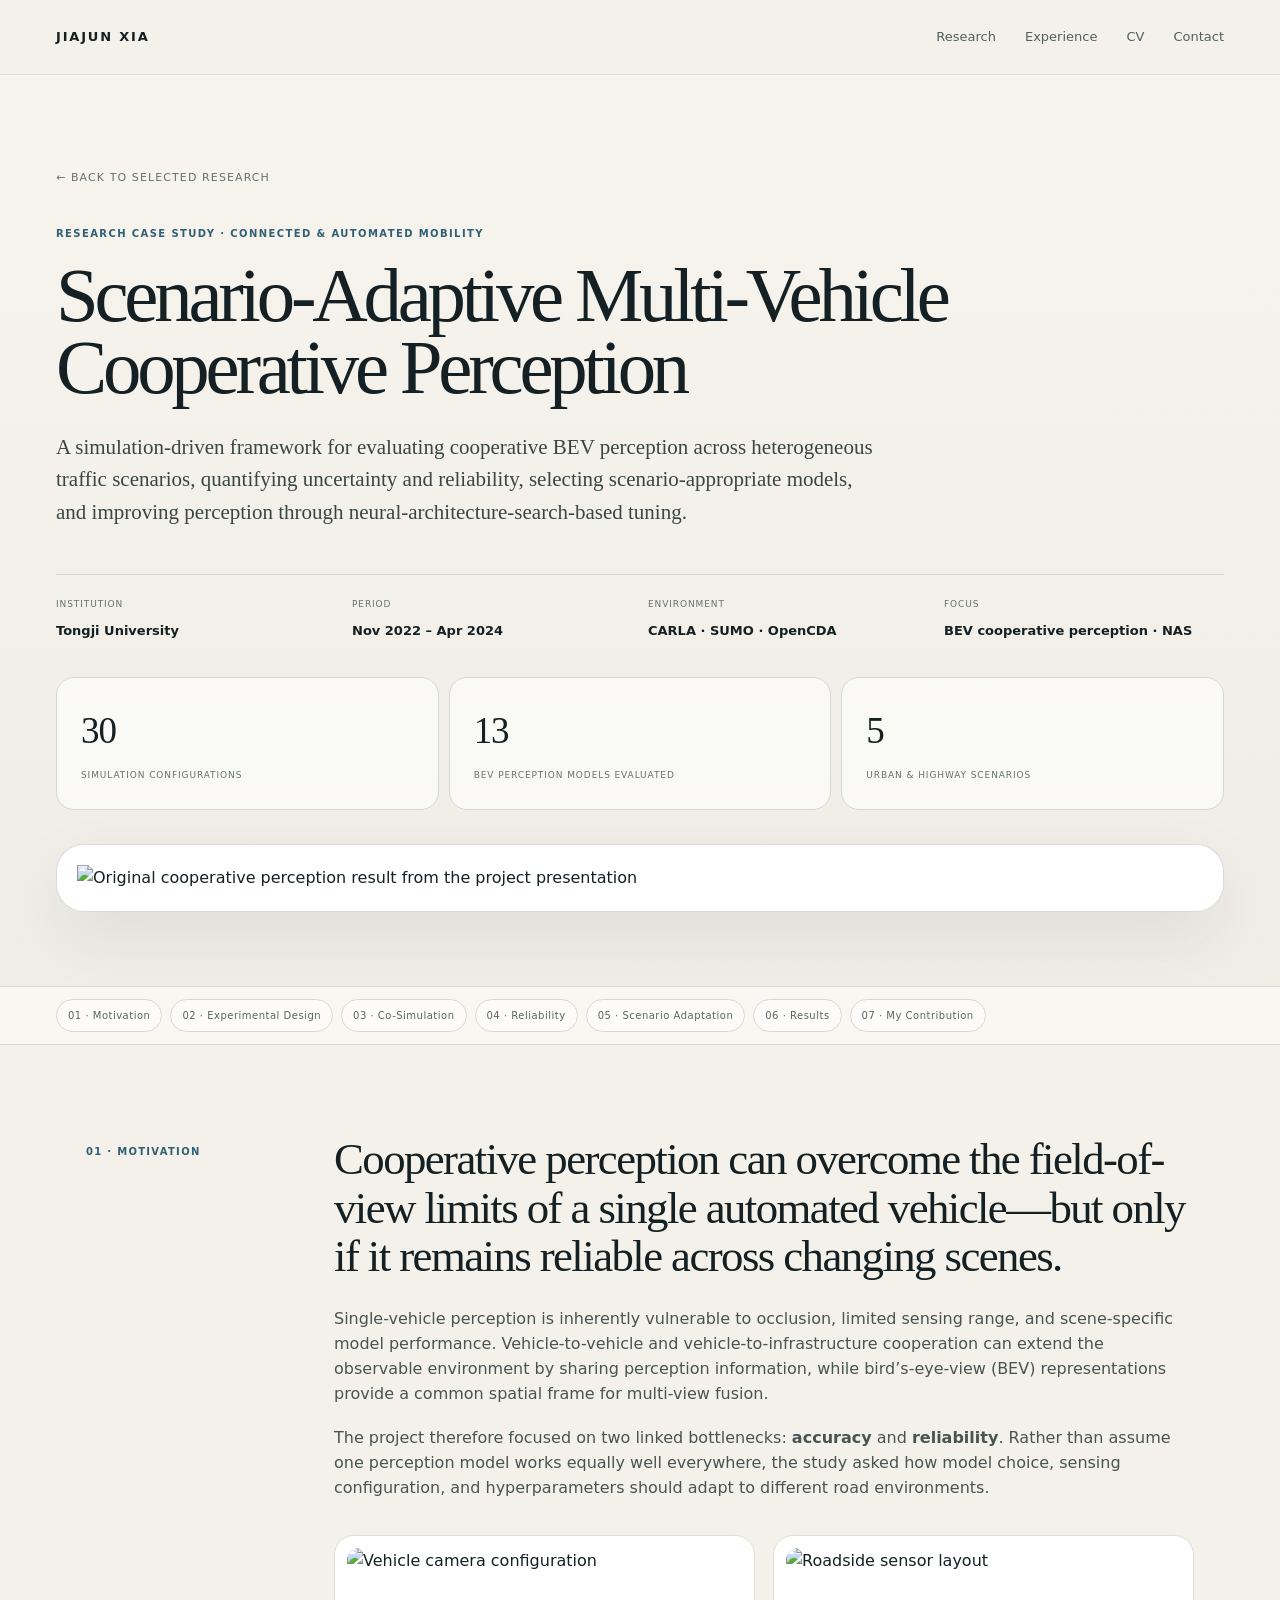
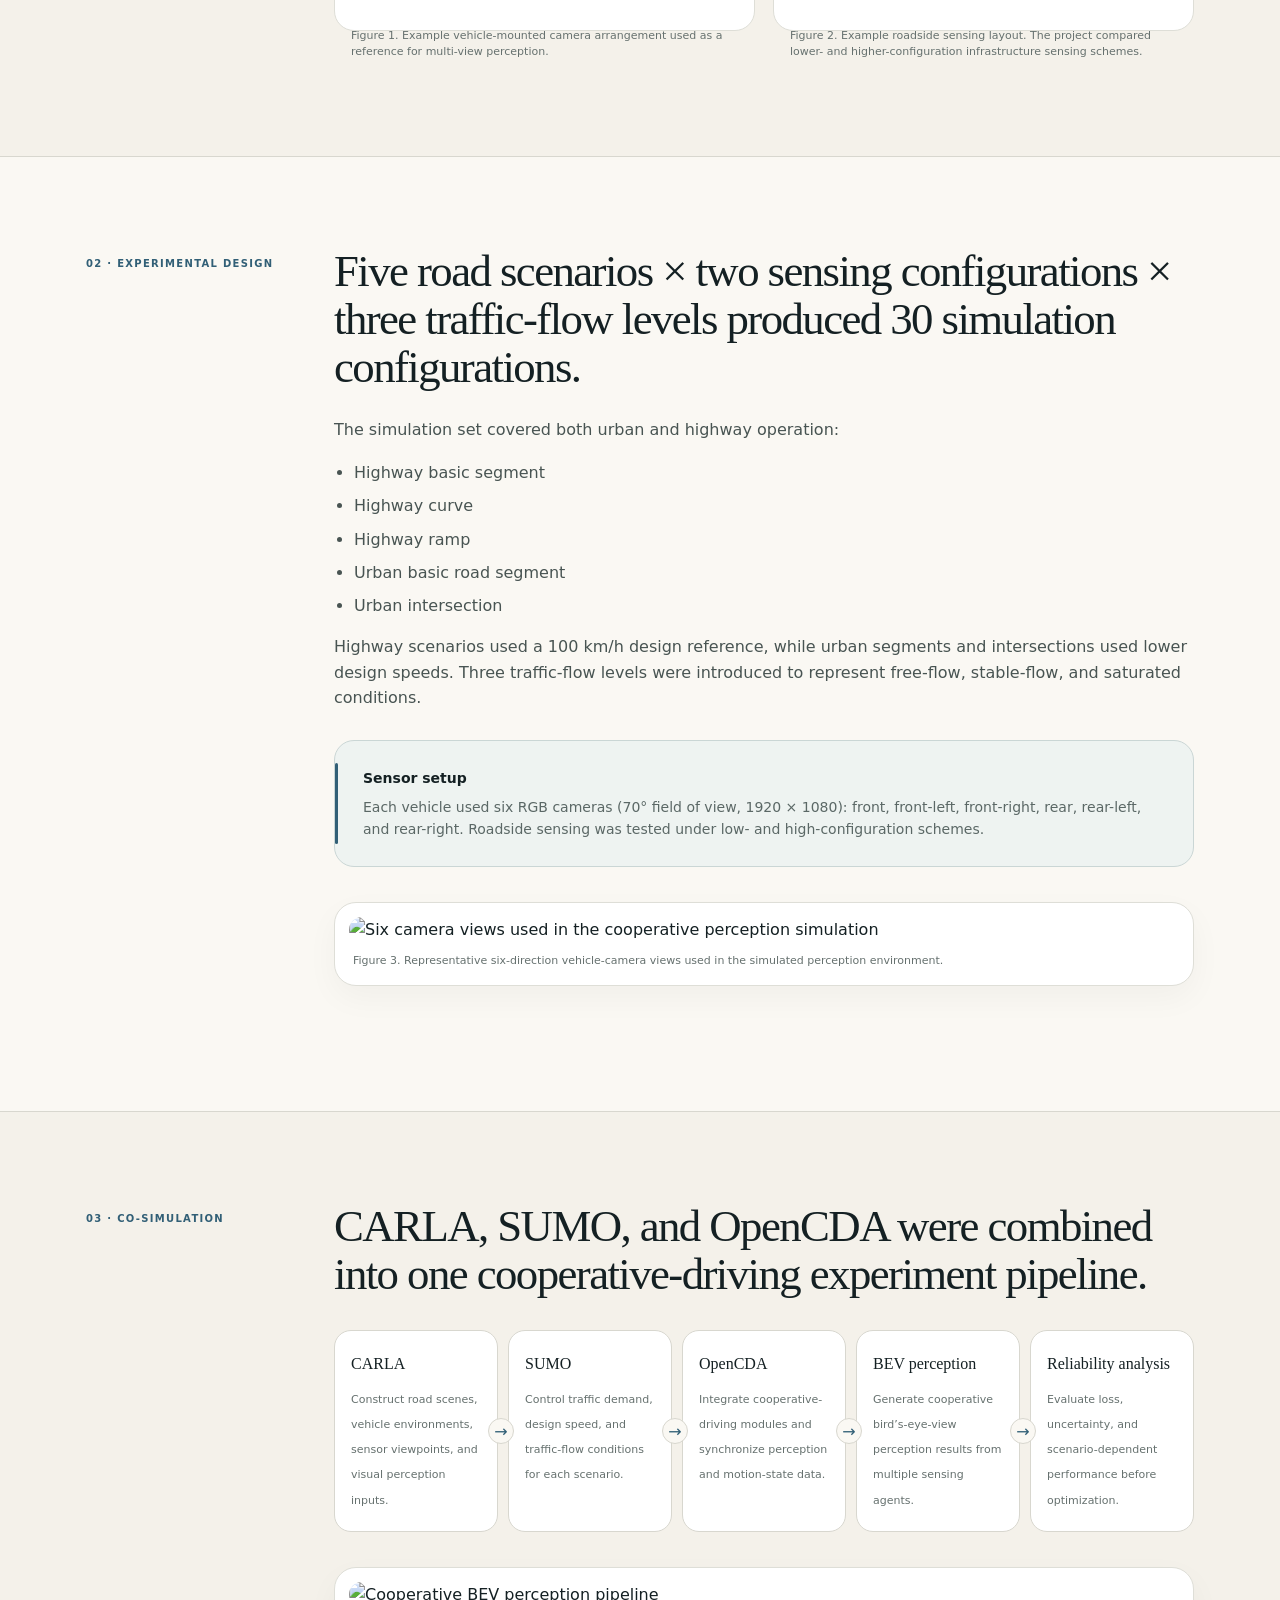
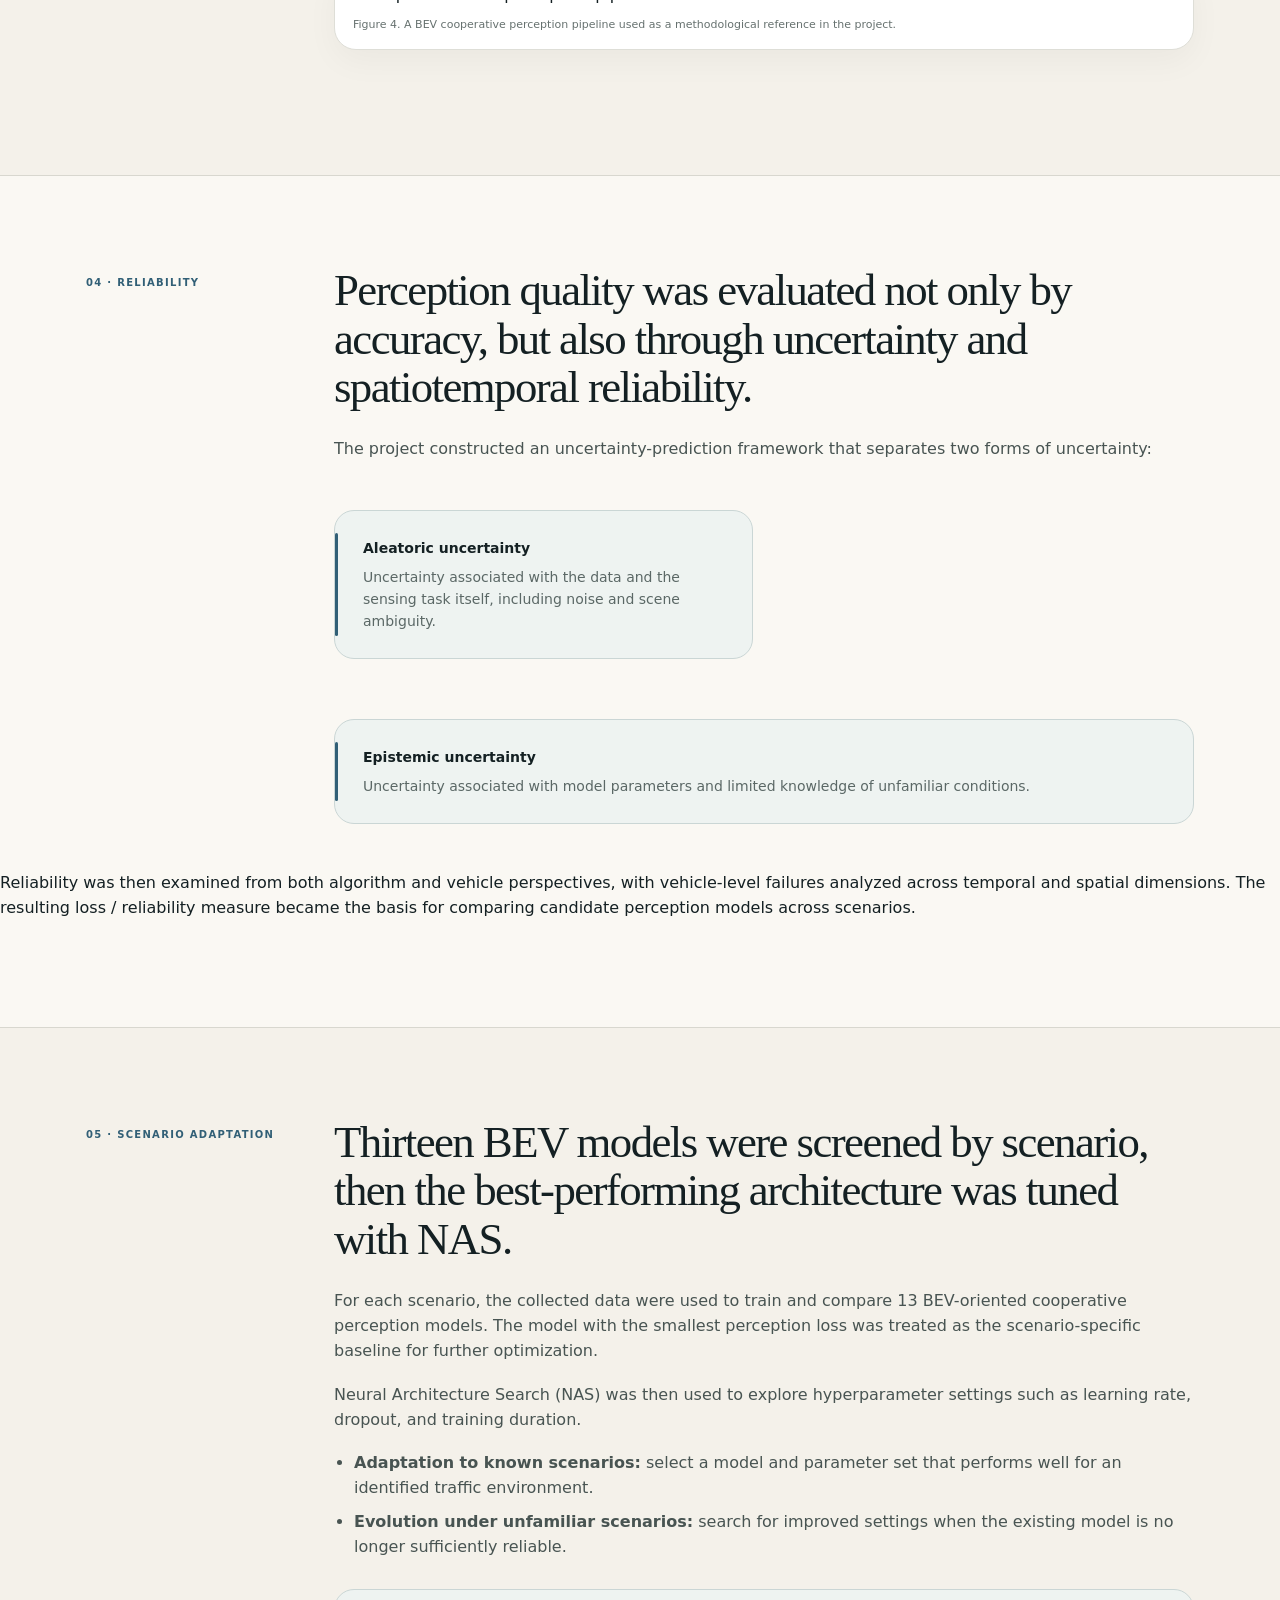
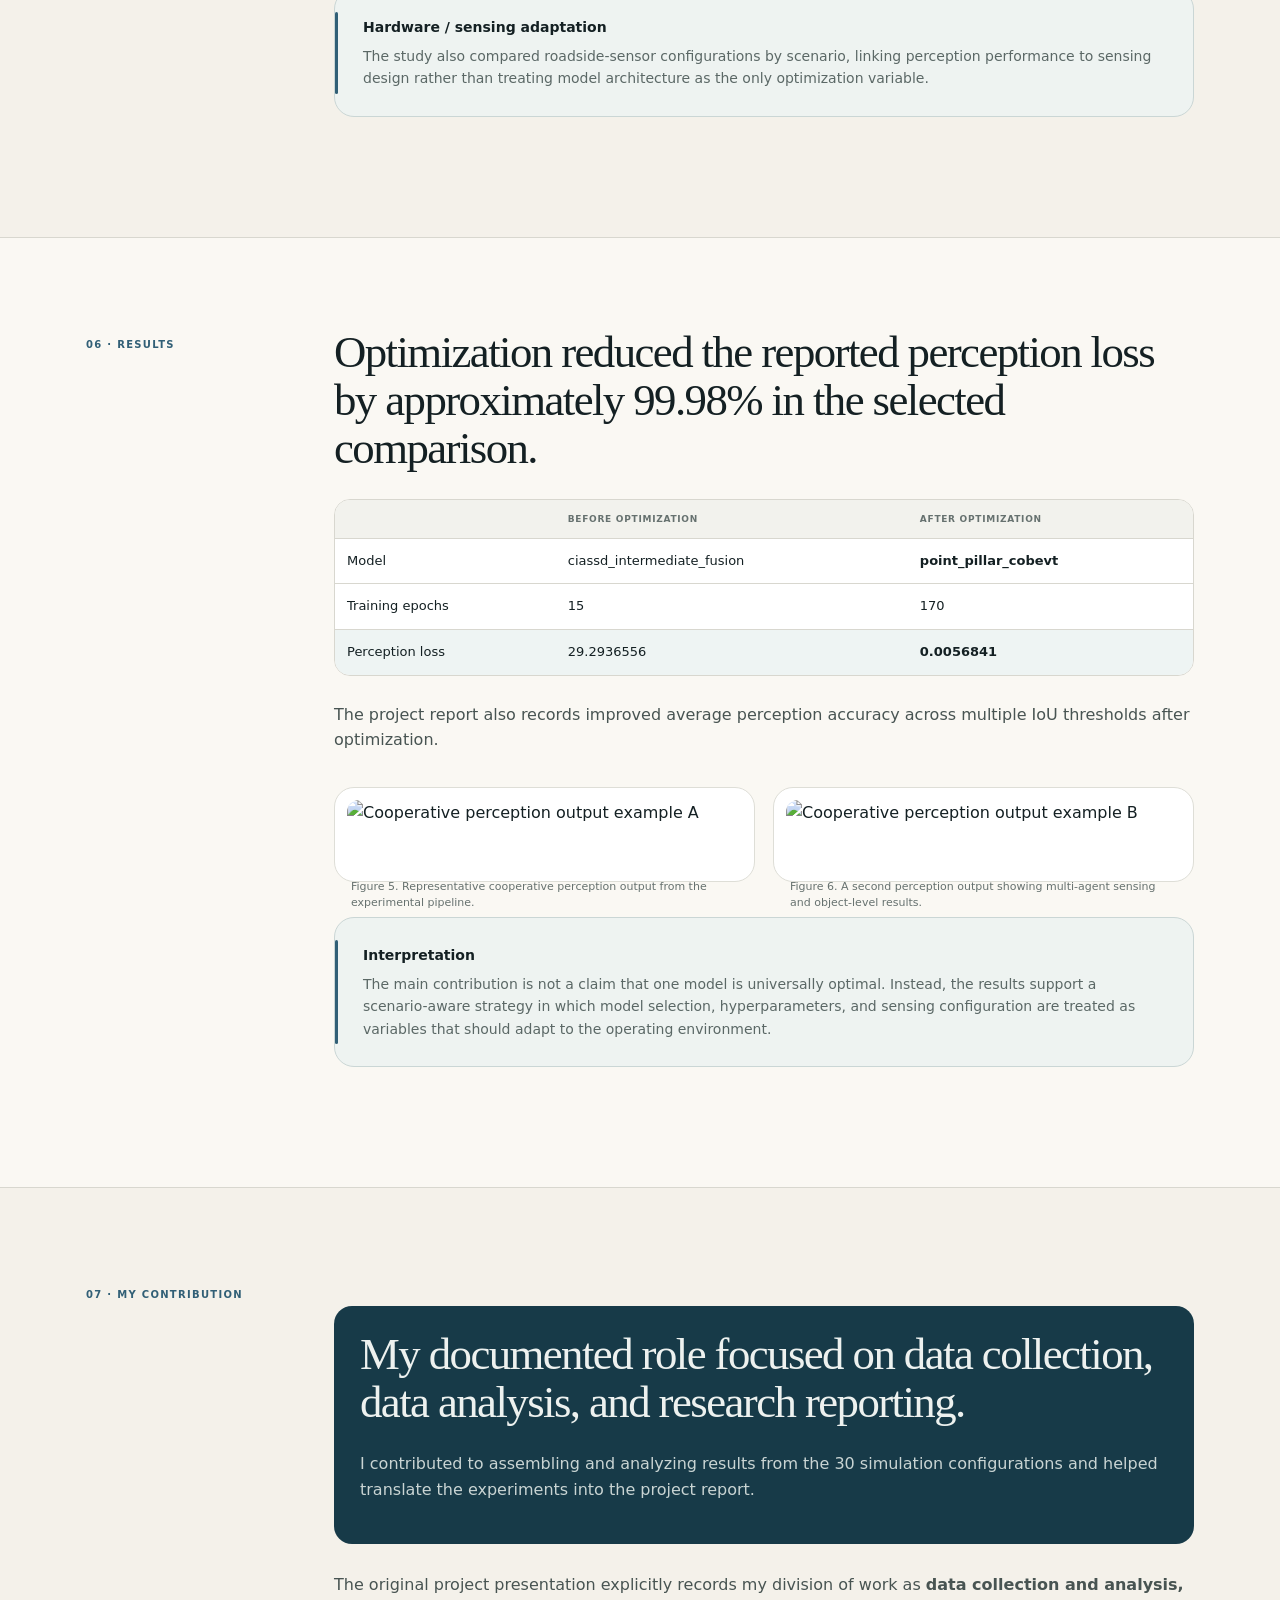
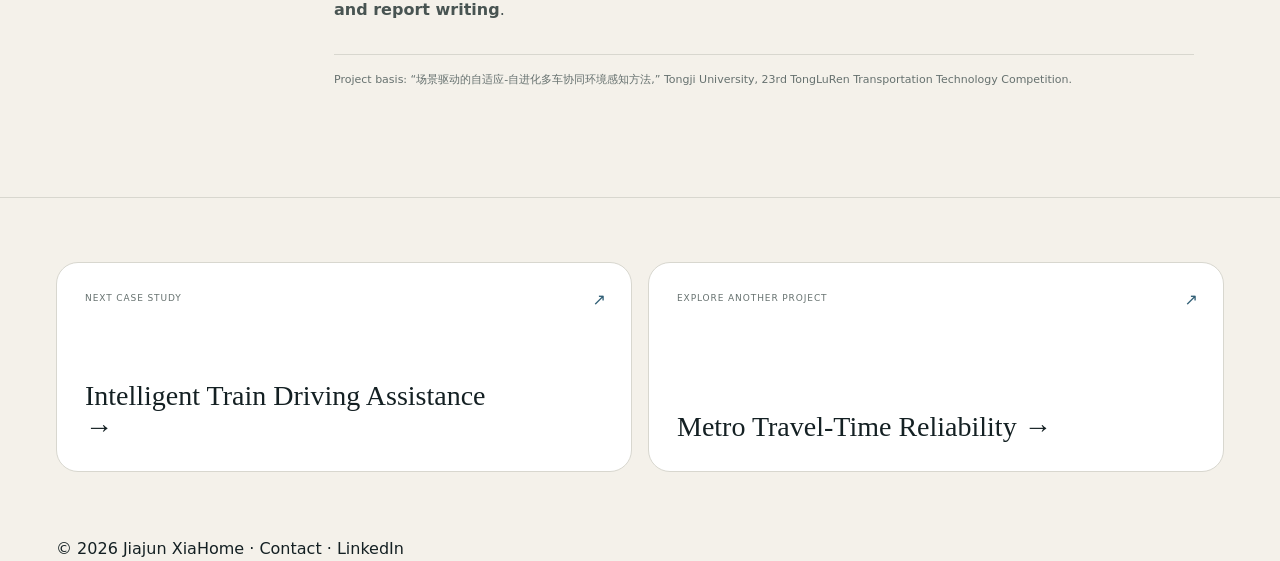
==== research/cooperative-perception.html @ 3de171d0 "Add cooperative perception research case study" ====
<!DOCTYPE html>
<html lang="en"><head><meta charset="utf-8"/><meta content="width=device-width,initial-scale=1" name="viewport"/><title>Scenario-Adaptive Cooperative Perception | Jiajun Xia</title><meta content="A research case study on scenario-adaptive multi-vehicle cooperative perception using CARLA, SUMO, OpenCDA, BEV models, uncertainty analysis, and NAS-based optimization." name="description"/><link href="../styles.css" rel="stylesheet"/></head><body class="case-page">
<nav><div class="wrap nav-inner"><a class="brand" href="../index.html">JIAJUN XIA</a><div class="nav-links"><a href="../index.html#research">Research</a><a href="../index.html#experience">Experience</a><a href="../resume_Jiajun_Xia.pdf">CV</a><a href="../index.html#contact">Contact</a></div></div></nav>
<main><header class="case-hero"><div class="wrap"><a class="case-back" href="../index.html#research">← Back to selected research</a><div class="kicker">Research Case Study · Connected &amp; Automated Mobility</div><h1 class="case-title">Scenario-Adaptive Multi-Vehicle Cooperative Perception</h1><p class="case-summary">A simulation-driven framework for evaluating cooperative BEV perception across heterogeneous traffic scenarios, quantifying uncertainty and reliability, selecting scenario-appropriate models, and improving perception through neural-architecture-search-based tuning.</p><div class="case-meta"><div class="meta-item"><small>Institution</small><strong>Tongji University</strong></div><div class="meta-item"><small>Period</small><strong>Nov 2022 – Apr 2024</strong></div><div class="meta-item"><small>Environment</small><strong>CARLA · SUMO · OpenCDA</strong></div><div class="meta-item"><small>Focus</small><strong>BEV cooperative perception · NAS</strong></div></div><div class="metric-band"><div class="metric-large"><strong>30</strong><span>Simulation configurations</span></div><div class="metric-large"><strong>13</strong><span>BEV perception models evaluated</span></div><div class="metric-large"><strong>5</strong><span>Urban &amp; highway scenarios</span></div></div><div class="case-cover"><img alt="Original cooperative perception result from the project presentation" src="../assets/cooperative/perception-a.png"/></div></div></header>
<div class="case-jump"><div class="wrap case-jump-inner"><a href="#motivation">01 · Motivation</a><a href="#experimental-design">02 · Experimental Design</a><a href="#co-simulation">03 · Co-Simulation</a><a href="#reliability">04 · Reliability</a><a href="#scenario-adaptation">05 · Scenario Adaptation</a><a href="#results">06 · Results</a><a href="#my-contribution">07 · My Contribution</a></div></div>
<section class="case-section" id="motivation"><div class="wrap case-grid"><div class="section-label">01 · Motivation</div><div class="case-body"><h2>Cooperative perception can overcome the field-of-view limits of a single automated vehicle—but only if it remains reliable across changing scenes.</h2><p>Single-vehicle perception is inherently vulnerable to occlusion, limited sensing range, and scene-specific model performance. Vehicle-to-vehicle and vehicle-to-infrastructure cooperation can extend the observable environment by sharing perception information, while bird’s-eye-view (BEV) representations provide a common spatial frame for multi-view fusion.</p><p>The project therefore focused on two linked bottlenecks: <strong>accuracy</strong> and <strong>reliability</strong>. Rather than assume one perception model works equally well everywhere, the study asked how model choice, sensing configuration, and hyperparameters should adapt to different road environments.</p><div class="figure-grid"><figure><img alt="Vehicle camera configuration" src="../assets/cooperative/vehicle-camera-layout.png"/><figcaption>Figure 1. Example vehicle-mounted camera arrangement used as a reference for multi-view perception.</figcaption></figure><figure><img alt="Roadside sensor layout" src="../assets/cooperative/roadside-sensor-layout.png"/><figcaption>Figure 2. Example roadside sensing layout. The project compared lower- and higher-configuration infrastructure sensing schemes.</figcaption></figure></div></div></div></section>
<section class="case-section" id="experimental-design"><div class="wrap case-grid"><div class="section-label">02 · Experimental Design</div><div class="case-body"><h2>Five road scenarios × two sensing configurations × three traffic-flow levels produced 30 simulation configurations.</h2><p>The simulation set covered both urban and highway operation:</p><ul><li>Highway basic segment</li><li>Highway curve</li><li>Highway ramp</li><li>Urban basic road segment</li><li>Urban intersection</li></ul><p>Highway scenarios used a 100 km/h design reference, while urban segments and intersections used lower design speeds. Three traffic-flow levels were introduced to represent free-flow, stable-flow, and saturated conditions.</p><div class="callout"><strong>Sensor setup</strong><p>Each vehicle used six RGB cameras (70° field of view, 1920 × 1080): front, front-left, front-right, rear, rear-left, and rear-right. Roadside sensing was tested under low- and high-configuration schemes.</p></div><figure class="figure"><img alt="Six camera views used in the cooperative perception simulation" src="../assets/cooperative/camera-views.png"/><figcaption>Figure 3. Representative six-direction vehicle-camera views used in the simulated perception environment.</figcaption></figure></div></div></section>
<section class="case-section" id="co-simulation"><div class="wrap case-grid"><div class="section-label">03 · Co-Simulation</div><div class="case-body"><h2>CARLA, SUMO, and OpenCDA were combined into one cooperative-driving experiment pipeline.</h2><div class="flow"><div class="flow-step"><b>CARLA</b><span>Construct road scenes, vehicle environments, sensor viewpoints, and visual perception inputs.</span></div><div class="flow-step"><b>SUMO</b><span>Control traffic demand, design speed, and traffic-flow conditions for each scenario.</span></div><div class="flow-step"><b>OpenCDA</b><span>Integrate cooperative-driving modules and synchronize perception and motion-state data.</span></div><div class="flow-step"><b>BEV perception</b><span>Generate cooperative bird’s-eye-view perception results from multiple sensing agents.</span></div><div class="flow-step"><b>Reliability analysis</b><span>Evaluate loss, uncertainty, and scenario-dependent performance before optimization.</span></div></div><figure class="figure"><img alt="Cooperative BEV perception pipeline" src="../assets/cooperative/bev-pipeline.png"/><figcaption>Figure 4. A BEV cooperative perception pipeline used as a methodological reference in the project.</figcaption></figure></div></div></section>
<section class="case-section" id="reliability"><div class="wrap case-grid"><div class="section-label">04 · Reliability</div><div class="case-body"><h2>Perception quality was evaluated not only by accuracy, but also through uncertainty and spatiotemporal reliability.</h2><p>The project constructed an uncertainty-prediction framework that separates two forms of uncertainty:</p><div class="two-col"><div class="callout"><strong>Aleatoric uncertainty</strong><p>Uncertainty associated with the data and the sensing task itself, including noise and scene ambiguity.</p></div></div><div class="callout"><strong>Epistemic uncertainty</strong><p>Uncertainty associated with model parameters and limited knowledge of unfamiliar conditions.</p></div></div></div><p>Reliability was then examined from both algorithm and vehicle perspectives, with vehicle-level failures analyzed across temporal and spatial dimensions. The resulting loss / reliability measure became the basis for comparing candidate perception models across scenarios.</p></div></div></section>
<section class="case-section" id="scenario-adaptation"><div class="wrap case-grid"><div class="section-label">05 · Scenario Adaptation</div><div class="case-body"><h2>Thirteen BEV models were screened by scenario, then the best-performing architecture was tuned with NAS.</h2><p>For each scenario, the collected data were used to train and compare 13 BEV-oriented cooperative perception models. The model with the smallest perception loss was treated as the scenario-specific baseline for further optimization.</p><p>Neural Architecture Search (NAS) was then used to explore hyperparameter settings such as learning rate, dropout, and training duration.</p><ul><li><strong>Adaptation to known scenarios:</strong> select a model and parameter set that performs well for an identified traffic environment.</li><li><strong>Evolution under unfamiliar scenarios:</strong> search for improved settings when the existing model is no longer sufficiently reliable.</li></ul><div class="callout"><strong>Hardware / sensing adaptation</strong><p>The study also compared roadside-sensor configurations by scenario, linking perception performance to sensing design rather than treating model architecture as the only optimization variable.</p></div></div></div></section>
<section class="case-section" id="results"><div class="wrap case-grid"><div class="section-label">06 · Results</div><div class="case-body"><h2>Optimization reduced the reported perception loss by approximately 99.98% in the selected comparison.</h2><table class="stat-table"><thead><tr><th></th><th>Before optimization</th><th>After optimization</th></tr></thead><tbody><tr><td>Model</td><td>ciassd_intermediate_fusion</td><td><strong>point_pillar_cobevt</strong></td></tr><tr><td>Training epochs</td><td>15</td><td>170</td></tr><tr class="highlight-row"><td>Perception loss</td><td>29.2936556</td><td><strong>0.0056841</strong></td></tr></tbody></table><p>The project report also records improved average perception accuracy across multiple IoU thresholds after optimization.</p><div class="figure-grid"><figure><img alt="Cooperative perception output example A" src="../assets/cooperative/perception-a.png"/><figcaption>Figure 5. Representative cooperative perception output from the experimental pipeline.</figcaption></figure><figure><img alt="Cooperative perception output example B" src="../assets/cooperative/perception-b.png"/><figcaption>Figure 6. A second perception output showing multi-agent sensing and object-level results.</figcaption></figure></div><div class="callout"><strong>Interpretation</strong><p>The main contribution is not a claim that one model is universally optimal. Instead, the results support a scenario-aware strategy in which model selection, hyperparameters, and sensing configuration are treated as variables that should adapt to the operating environment.</p></div></div></div></section>
<section class="case-section" id="my-contribution"><div class="wrap case-grid"><div class="section-label">07 · My Contribution</div><div class="case-body"><div class="role-card"><h2>My documented role focused on data collection, data analysis, and research reporting.</h2><p>I contributed to assembling and analyzing results from the 30 simulation configurations and helped translate the experiments into the project report.</p></div><p>The original project presentation explicitly records my division of work as <strong>data collection and analysis, and report writing</strong>.</p><p class="source-note">Project basis: “场景驱动的自适应-自进化多车协同环境感知方法,” Tongji University, 23rd TongLuRen Transportation Technology Competition.</p></div></div></section>
<div class="wrap case-next"><a class="next-card" href="train-driving.html"><small>Next case study</small><strong>Intelligent Train Driving Assistance →</strong></a><a class="next-card" href="metro-reliability.html"><small>Explore another project</small><strong>Metro Travel-Time Reliability →</strong></a></div></main><footer><div class="wrap footer"><span>© 2026 Jiajun Xia</span><span><a href="../index.html">Home</a> · <a href="../index.html#contact">Contact</a> · <a href="https://www.linkedin.com/in/jiajun-xia-87ab18298/" rel="noopener noreferrer" target="_blank">LinkedIn</a></span></div></footer></body></html>
---- styles.css ----
@import url('styles-1.css');
@import url('styles-2.css');
@import url('styles-3.css');
@import url('styles-4.css');
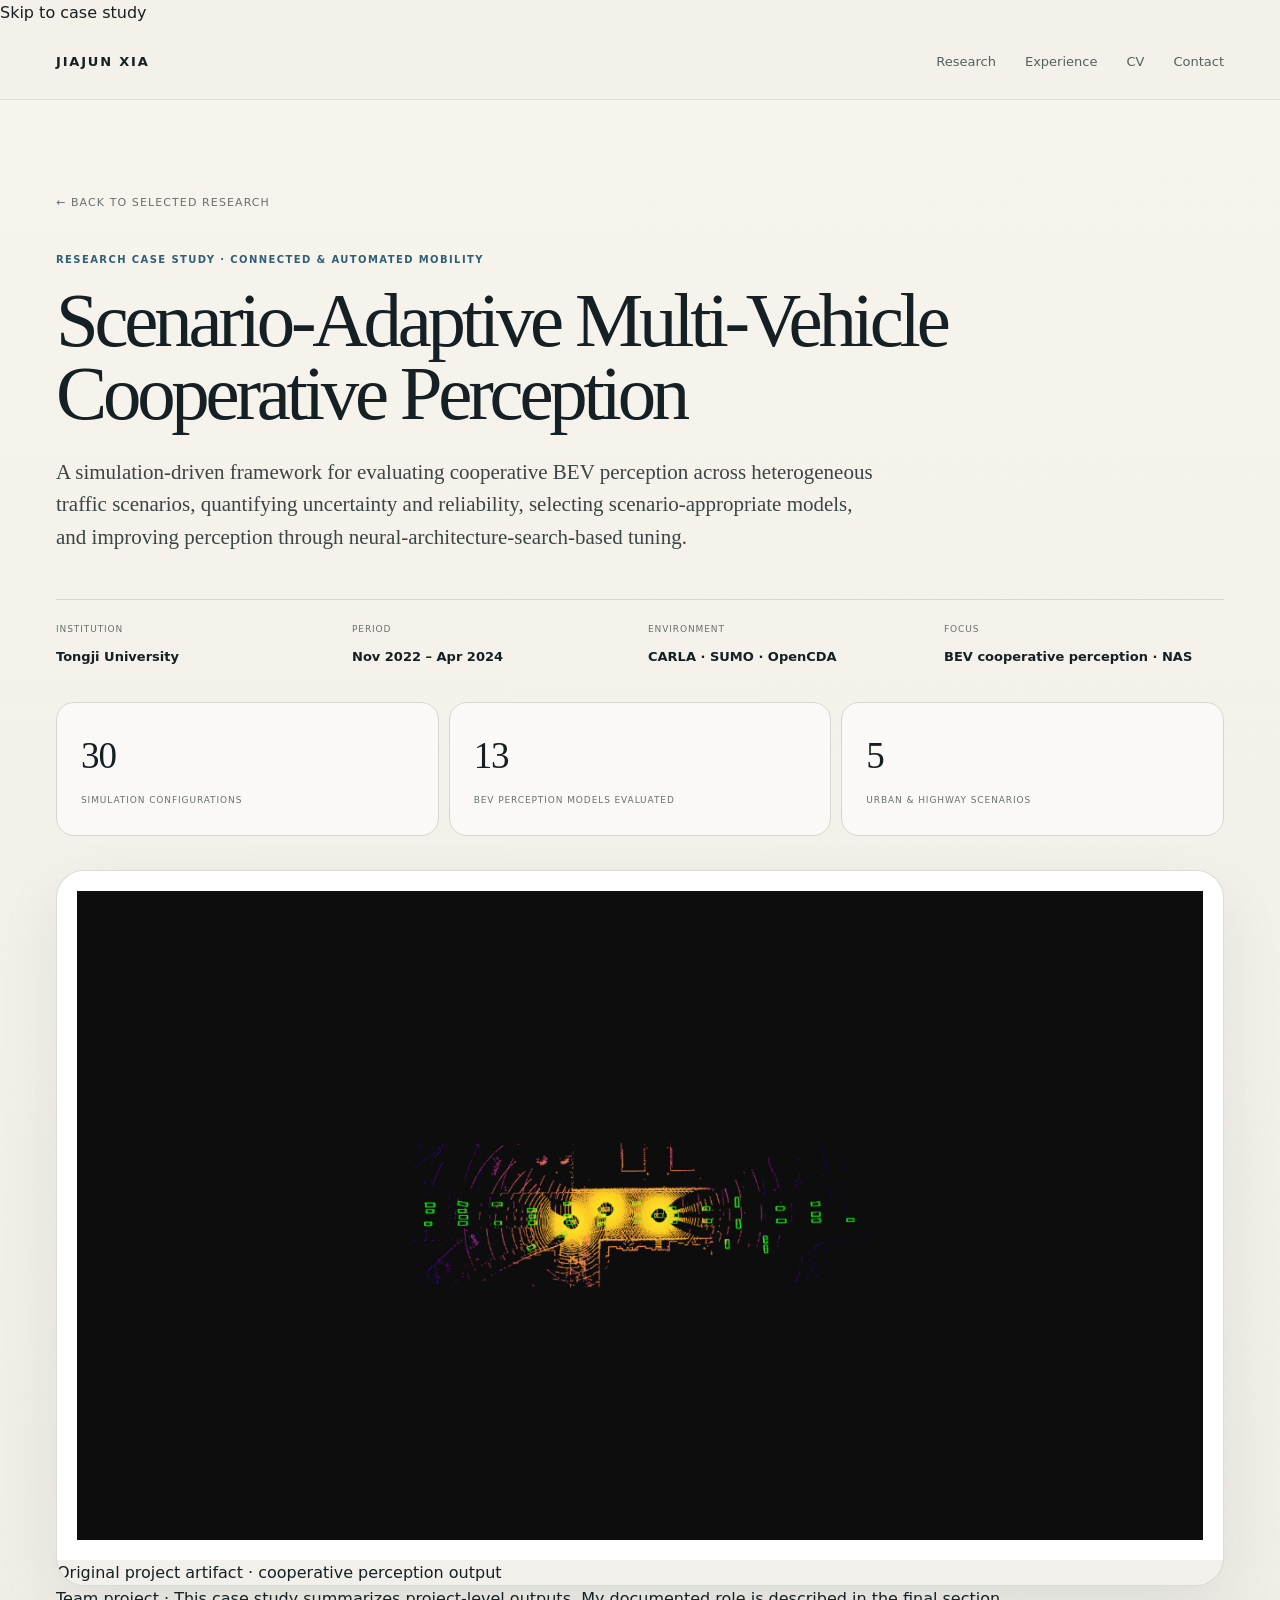
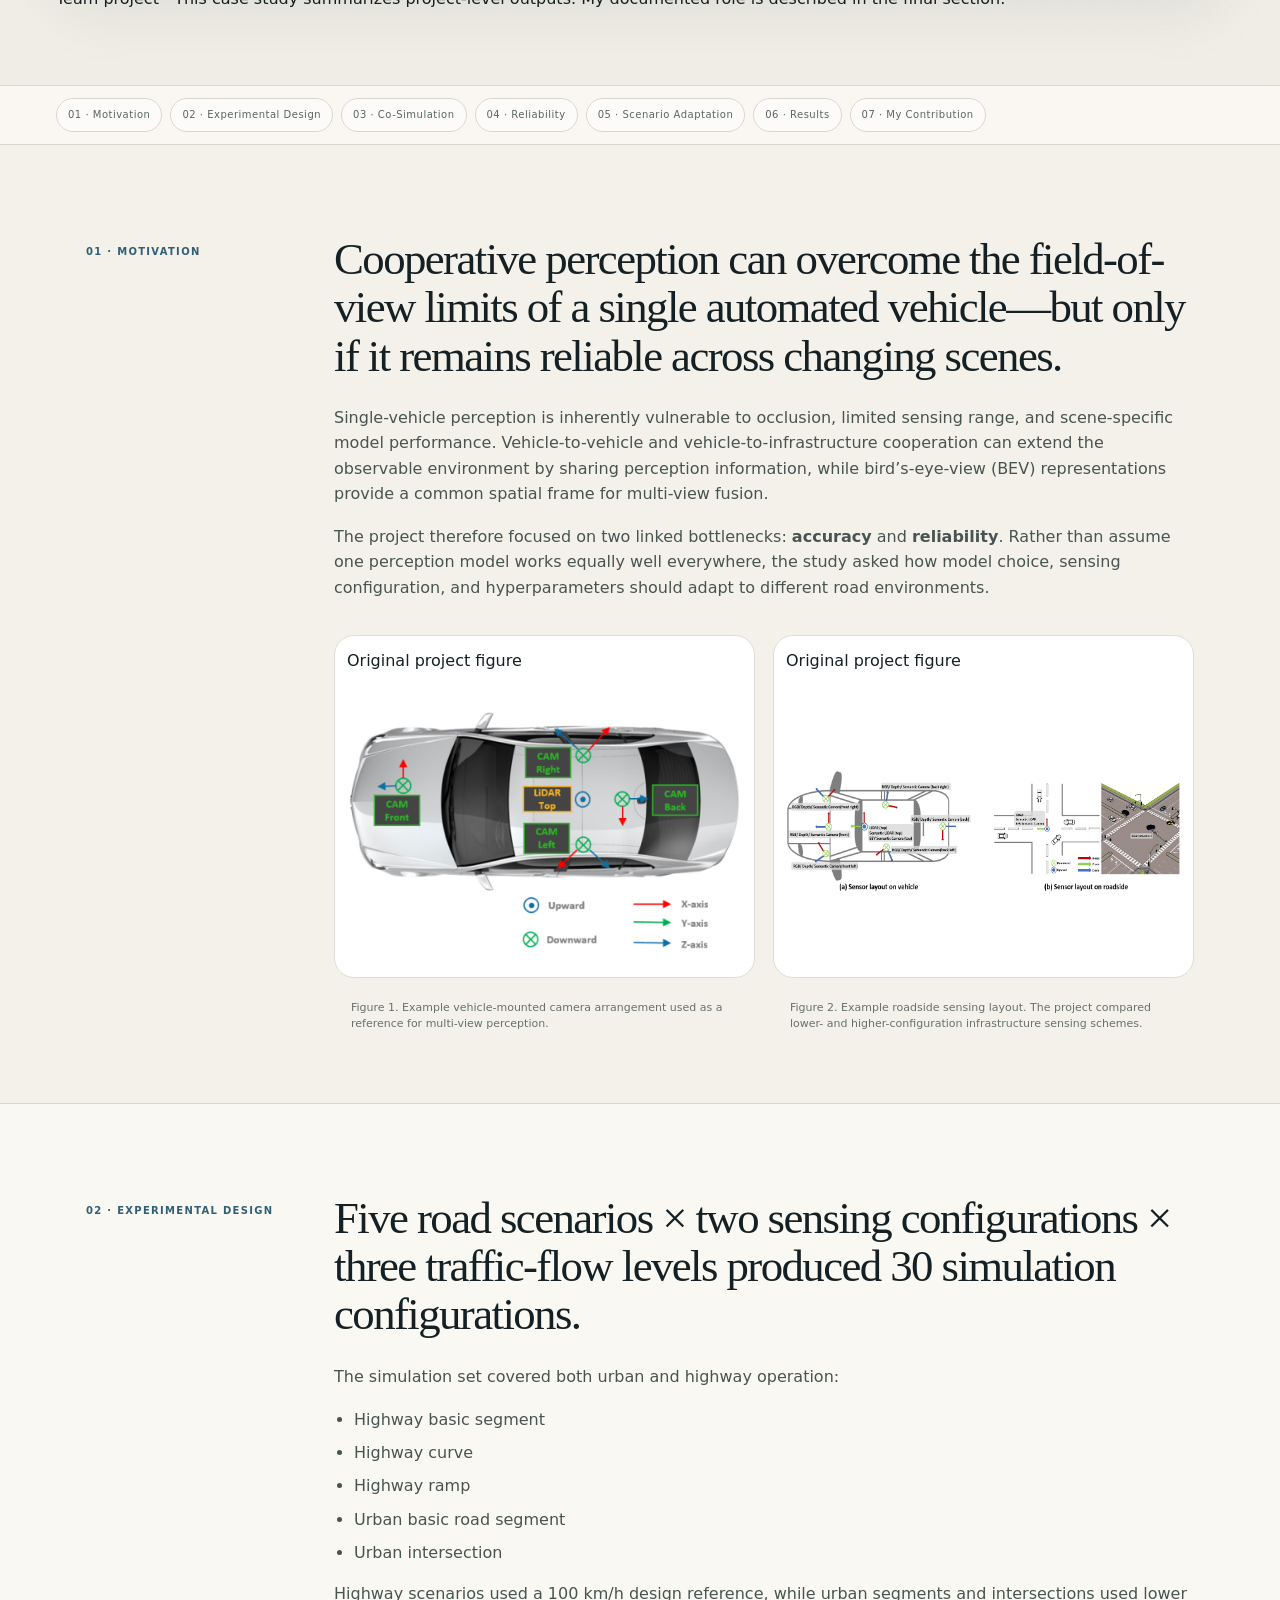
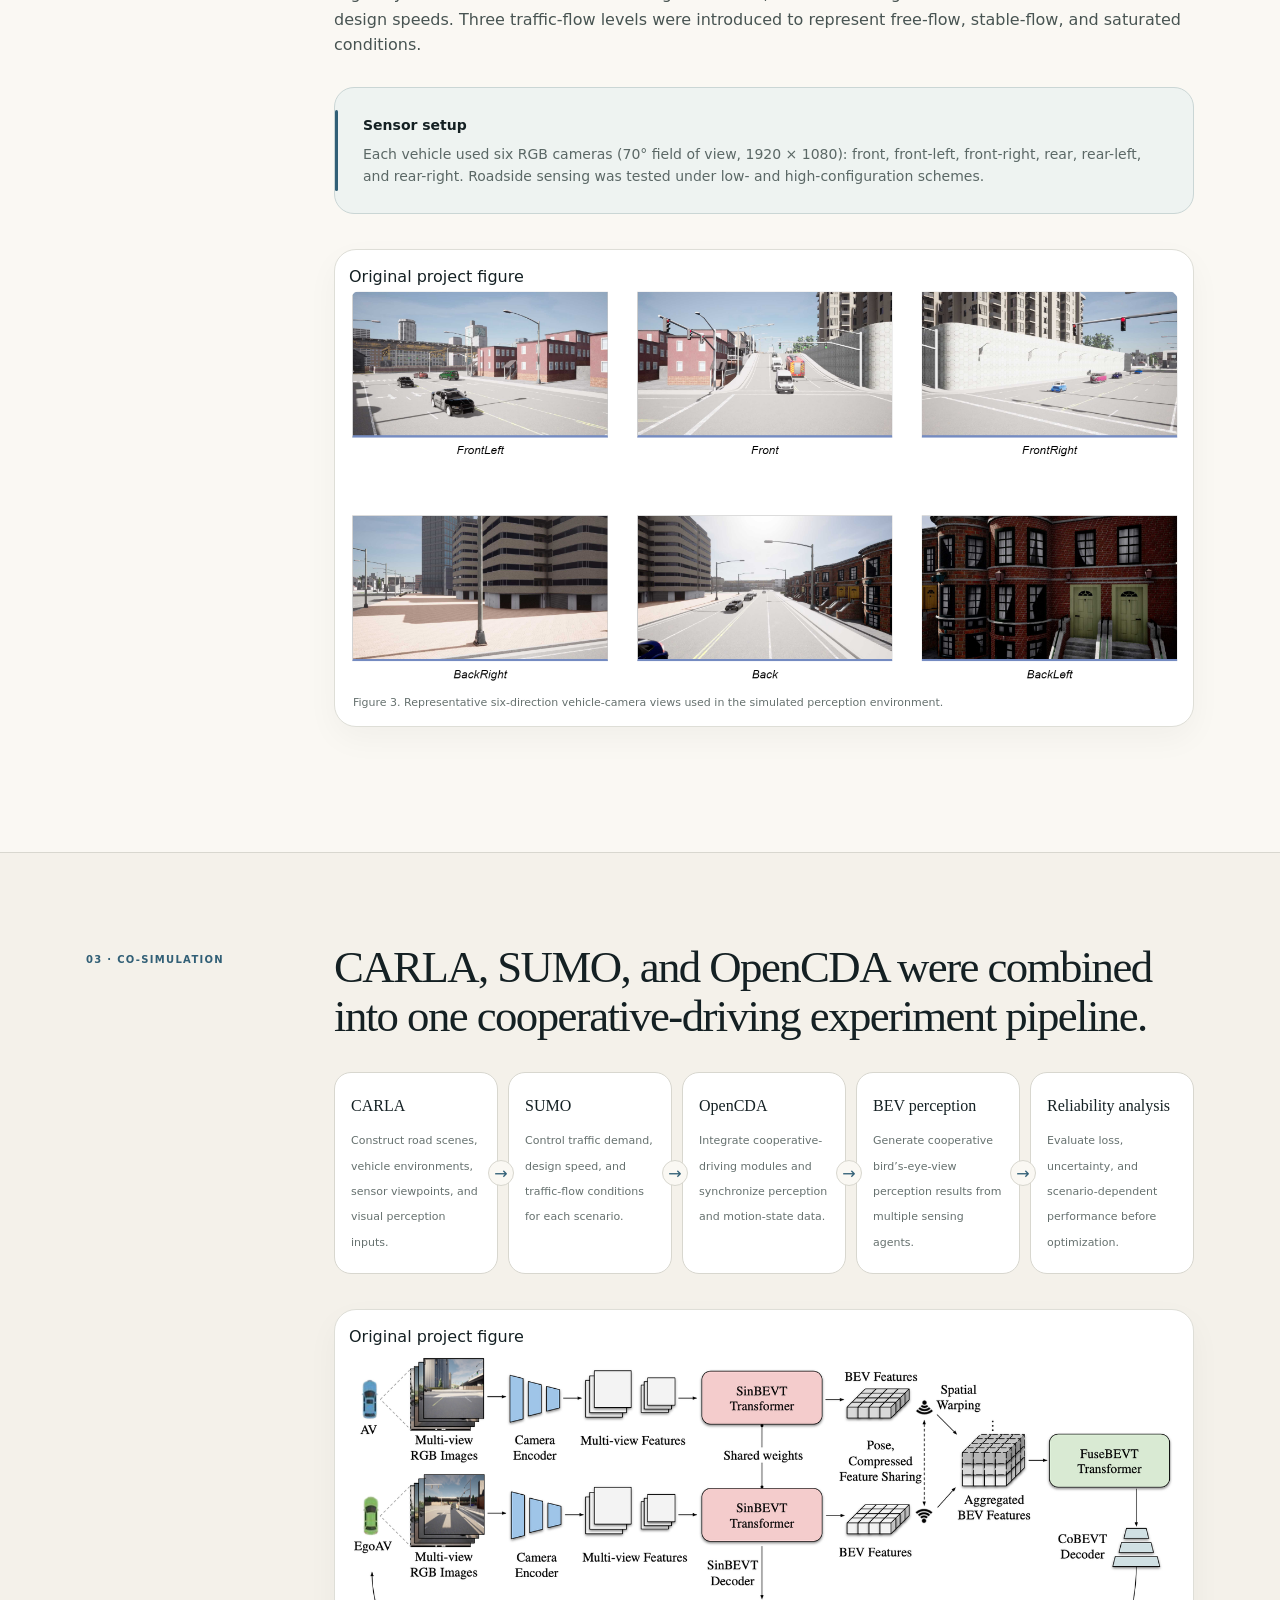
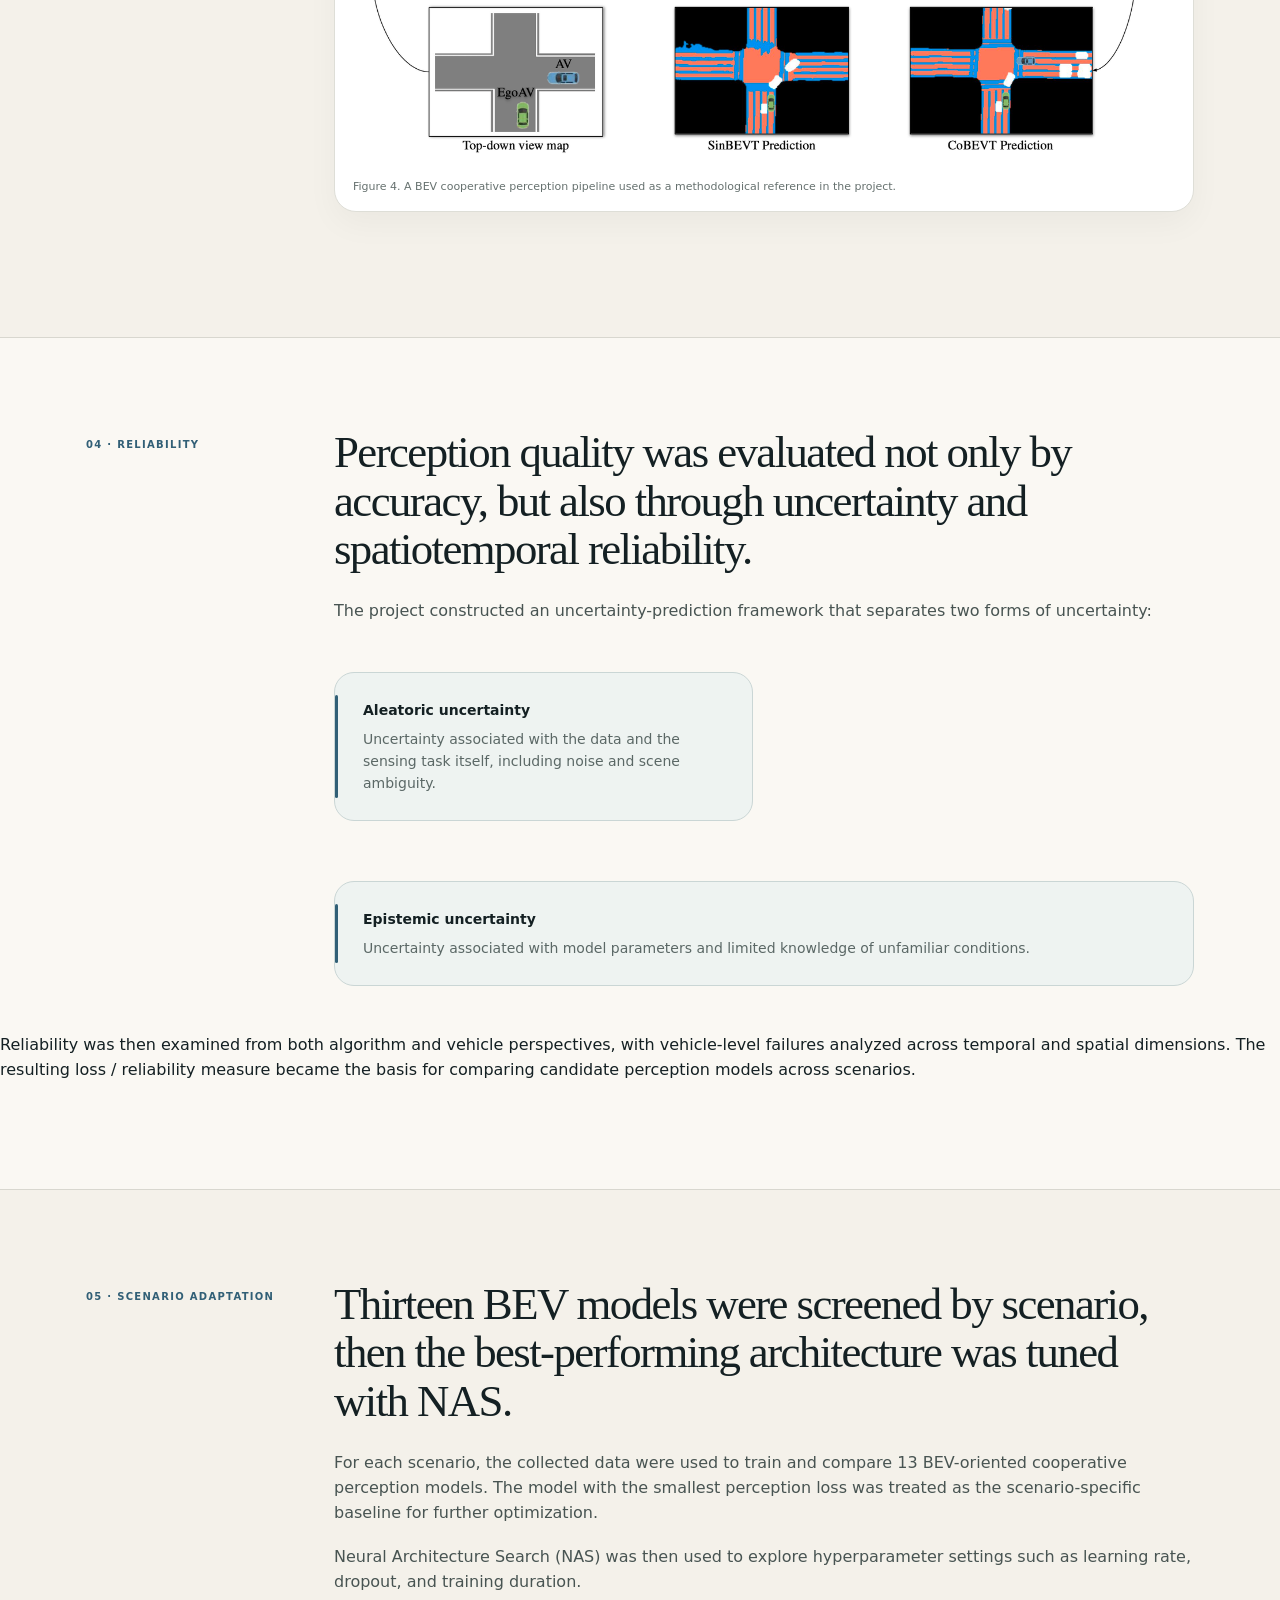
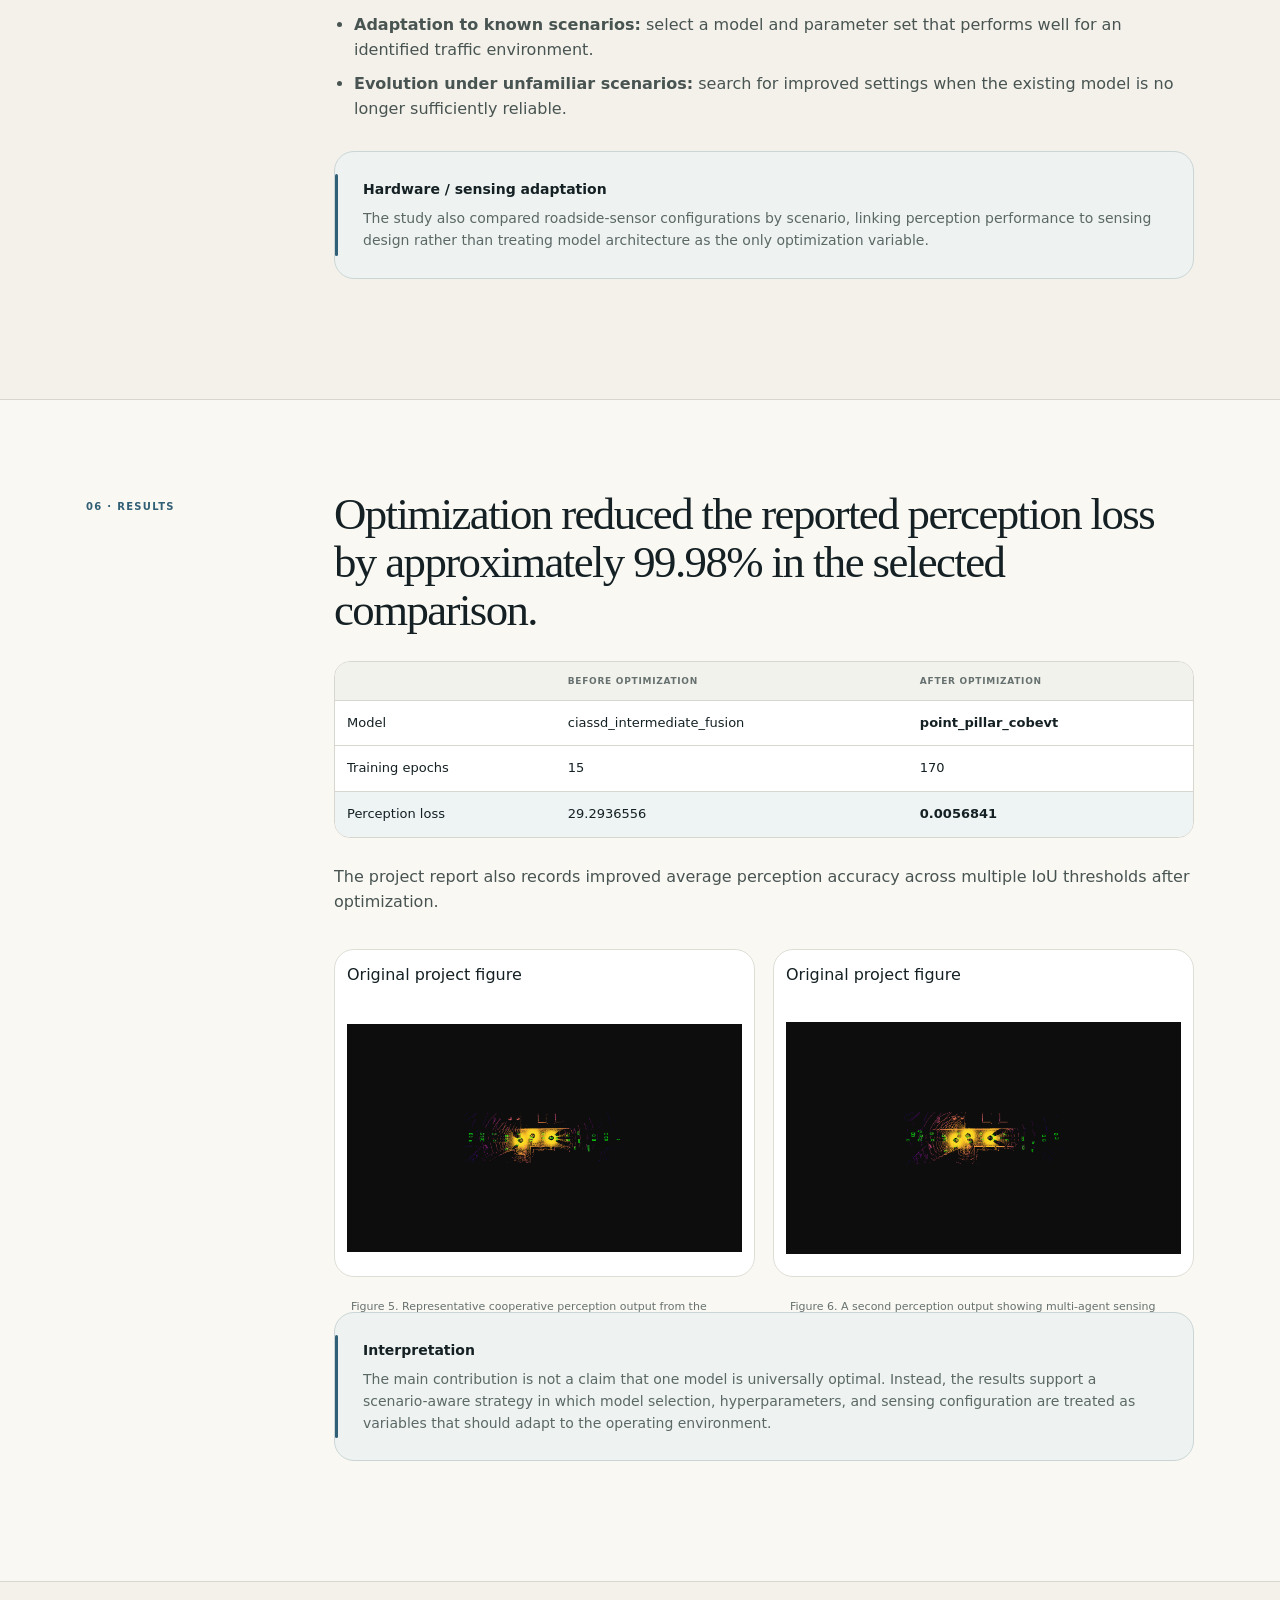
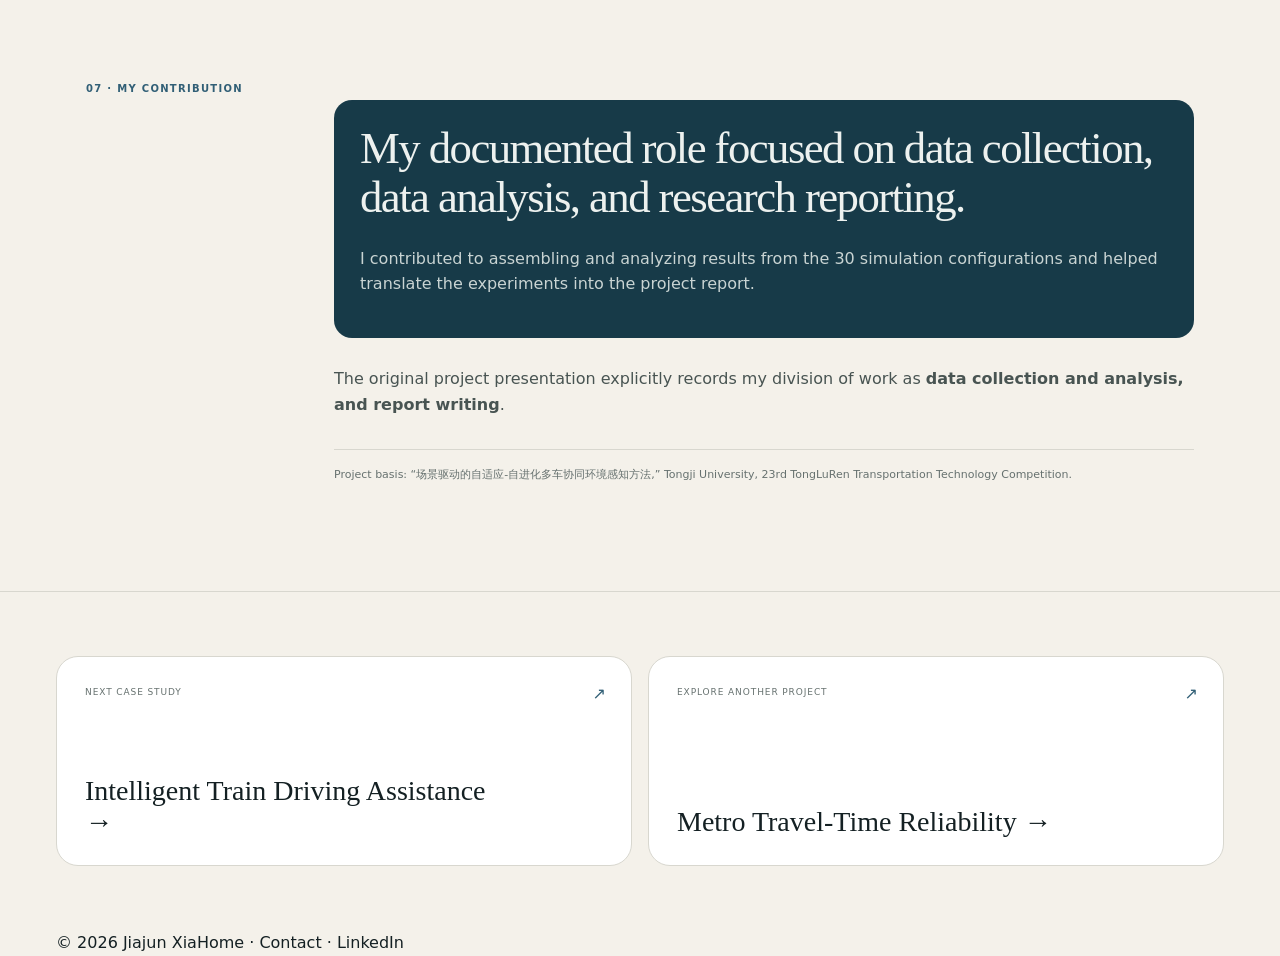
==== commit 0c3a84d9: "Polish cooperative-perception case study" ====
--- a/research/cooperative-perception.html
+++ b/research/cooperative-perception.html
@@ -1,13 +1,13 @@
 <!DOCTYPE html>
-<html lang="en"><head><meta charset="utf-8"/><meta content="width=device-width,initial-scale=1" name="viewport"/><title>Scenario-Adaptive Cooperative Perception | Jiajun Xia</title><meta content="A research case study on scenario-adaptive multi-vehicle cooperative perception using CARLA, SUMO, OpenCDA, BEV models, uncertainty analysis, and NAS-based optimization." name="description"/><link href="../styles.css" rel="stylesheet"/></head><body class="case-page">
-<nav><div class="wrap nav-inner"><a class="brand" href="../index.html">JIAJUN XIA</a><div class="nav-links"><a href="../index.html#research">Research</a><a href="../index.html#experience">Experience</a><a href="../resume_Jiajun_Xia.pdf">CV</a><a href="../index.html#contact">Contact</a></div></div></nav>
-<main><header class="case-hero"><div class="wrap"><a class="case-back" href="../index.html#research">← Back to selected research</a><div class="kicker">Research Case Study · Connected &amp; Automated Mobility</div><h1 class="case-title">Scenario-Adaptive Multi-Vehicle Cooperative Perception</h1><p class="case-summary">A simulation-driven framework for evaluating cooperative BEV perception across heterogeneous traffic scenarios, quantifying uncertainty and reliability, selecting scenario-appropriate models, and improving perception through neural-architecture-search-based tuning.</p><div class="case-meta"><div class="meta-item"><small>Institution</small><strong>Tongji University</strong></div><div class="meta-item"><small>Period</small><strong>Nov 2022 – Apr 2024</strong></div><div class="meta-item"><small>Environment</small><strong>CARLA · SUMO · OpenCDA</strong></div><div class="meta-item"><small>Focus</small><strong>BEV cooperative perception · NAS</strong></div></div><div class="metric-band"><div class="metric-large"><strong>30</strong><span>Simulation configurations</span></div><div class="metric-large"><strong>13</strong><span>BEV perception models evaluated</span></div><div class="metric-large"><strong>5</strong><span>Urban &amp; highway scenarios</span></div></div><div class="case-cover"><img alt="Original cooperative perception result from the project presentation" src="../assets/cooperative/perception-a.png"/></div></div></header>
+<html lang="en"><head><meta charset="utf-8"/><meta content="width=device-width,initial-scale=1" name="viewport"/><title>Scenario-Adaptive Cooperative Perception | Jiajun Xia</title><meta content="A research case study on scenario-adaptive multi-vehicle cooperative perception using CARLA, SUMO, OpenCDA, BEV models, uncertainty analysis, and NAS-based optimization." name="description"/><link href="../styles.css" rel="stylesheet"/><meta name="theme-color" content="#f4f1ea"/><meta name="robots" content="index, follow"/><meta property="og:type" content="article"/><meta property="og:url" content="https://jiajun-xia-website.vercel.app/research/cooperative-perception.html"/><meta name="twitter:card" content="summary"/><link rel="icon" type="image/svg+xml" href="../favicon.svg"/><link rel="canonical" href="https://jiajun-xia-website.vercel.app/research/cooperative-perception.html"/></head><body class="case-page"><a class="skip-link" href="#case-content">Skip to case study</a>
+<nav><div class="wrap nav-inner"><a class="brand" href="../index.html">JIAJUN XIA</a><div class="nav-links"><a href="../index.html#research">Research</a><a href="../index.html#experience">Experience</a><a href="../resume_Jiajun_Xia.pdf" target="_blank" rel="noopener noreferrer">CV</a><a href="../index.html#contact">Contact</a></div></div></nav>
+<main id="case-content"><header class="case-hero"><div class="wrap"><a class="case-back" href="../index.html#research">← Back to selected research</a><div class="kicker">Research Case Study · Connected &amp; Automated Mobility</div><h1 class="case-title">Scenario-Adaptive Multi-Vehicle Cooperative Perception</h1><p class="case-summary">A simulation-driven framework for evaluating cooperative BEV perception across heterogeneous traffic scenarios, quantifying uncertainty and reliability, selecting scenario-appropriate models, and improving perception through neural-architecture-search-based tuning.</p><div class="case-meta"><div class="meta-item"><small>Institution</small><strong>Tongji University</strong></div><div class="meta-item"><small>Period</small><strong>Nov 2022 – Apr 2024</strong></div><div class="meta-item"><small>Environment</small><strong>CARLA · SUMO · OpenCDA</strong></div><div class="meta-item"><small>Focus</small><strong>BEV cooperative perception · NAS</strong></div></div><div class="metric-band"><div class="metric-large"><strong>30</strong><span>Simulation configurations</span></div><div class="metric-large"><strong>13</strong><span>BEV perception models evaluated</span></div><div class="metric-large"><strong>5</strong><span>Urban &amp; highway scenarios</span></div></div><div class="case-cover"><img alt="Original cooperative perception result from the project presentation" src="../assets/cooperative/perception-a.png"/><div class="artifact-kicker">Original project artifact · cooperative perception output</div></div><div class="project-note">Team project · This case study summarizes project-level outputs. My documented role is described in the final section.</div></div></header>
 <div class="case-jump"><div class="wrap case-jump-inner"><a href="#motivation">01 · Motivation</a><a href="#experimental-design">02 · Experimental Design</a><a href="#co-simulation">03 · Co-Simulation</a><a href="#reliability">04 · Reliability</a><a href="#scenario-adaptation">05 · Scenario Adaptation</a><a href="#results">06 · Results</a><a href="#my-contribution">07 · My Contribution</a></div></div>
-<section class="case-section" id="motivation"><div class="wrap case-grid"><div class="section-label">01 · Motivation</div><div class="case-body"><h2>Cooperative perception can overcome the field-of-view limits of a single automated vehicle—but only if it remains reliable across changing scenes.</h2><p>Single-vehicle perception is inherently vulnerable to occlusion, limited sensing range, and scene-specific model performance. Vehicle-to-vehicle and vehicle-to-infrastructure cooperation can extend the observable environment by sharing perception information, while bird’s-eye-view (BEV) representations provide a common spatial frame for multi-view fusion.</p><p>The project therefore focused on two linked bottlenecks: <strong>accuracy</strong> and <strong>reliability</strong>. Rather than assume one perception model works equally well everywhere, the study asked how model choice, sensing configuration, and hyperparameters should adapt to different road environments.</p><div class="figure-grid"><figure><img alt="Vehicle camera configuration" src="../assets/cooperative/vehicle-camera-layout.png"/><figcaption>Figure 1. Example vehicle-mounted camera arrangement used as a reference for multi-view perception.</figcaption></figure><figure><img alt="Roadside sensor layout" src="../assets/cooperative/roadside-sensor-layout.png"/><figcaption>Figure 2. Example roadside sensing layout. The project compared lower- and higher-configuration infrastructure sensing schemes.</figcaption></figure></div></div></div></section>
-<section class="case-section" id="experimental-design"><div class="wrap case-grid"><div class="section-label">02 · Experimental Design</div><div class="case-body"><h2>Five road scenarios × two sensing configurations × three traffic-flow levels produced 30 simulation configurations.</h2><p>The simulation set covered both urban and highway operation:</p><ul><li>Highway basic segment</li><li>Highway curve</li><li>Highway ramp</li><li>Urban basic road segment</li><li>Urban intersection</li></ul><p>Highway scenarios used a 100 km/h design reference, while urban segments and intersections used lower design speeds. Three traffic-flow levels were introduced to represent free-flow, stable-flow, and saturated conditions.</p><div class="callout"><strong>Sensor setup</strong><p>Each vehicle used six RGB cameras (70° field of view, 1920 × 1080): front, front-left, front-right, rear, rear-left, and rear-right. Roadside sensing was tested under low- and high-configuration schemes.</p></div><figure class="figure"><img alt="Six camera views used in the cooperative perception simulation" src="../assets/cooperative/camera-views.png"/><figcaption>Figure 3. Representative six-direction vehicle-camera views used in the simulated perception environment.</figcaption></figure></div></div></section>
-<section class="case-section" id="co-simulation"><div class="wrap case-grid"><div class="section-label">03 · Co-Simulation</div><div class="case-body"><h2>CARLA, SUMO, and OpenCDA were combined into one cooperative-driving experiment pipeline.</h2><div class="flow"><div class="flow-step"><b>CARLA</b><span>Construct road scenes, vehicle environments, sensor viewpoints, and visual perception inputs.</span></div><div class="flow-step"><b>SUMO</b><span>Control traffic demand, design speed, and traffic-flow conditions for each scenario.</span></div><div class="flow-step"><b>OpenCDA</b><span>Integrate cooperative-driving modules and synchronize perception and motion-state data.</span></div><div class="flow-step"><b>BEV perception</b><span>Generate cooperative bird’s-eye-view perception results from multiple sensing agents.</span></div><div class="flow-step"><b>Reliability analysis</b><span>Evaluate loss, uncertainty, and scenario-dependent performance before optimization.</span></div></div><figure class="figure"><img alt="Cooperative BEV perception pipeline" src="../assets/cooperative/bev-pipeline.png"/><figcaption>Figure 4. A BEV cooperative perception pipeline used as a methodological reference in the project.</figcaption></figure></div></div></section>
+<section class="case-section" id="motivation"><div class="wrap case-grid"><div class="section-label">01 · Motivation</div><div class="case-body"><h2>Cooperative perception can overcome the field-of-view limits of a single automated vehicle—but only if it remains reliable across changing scenes.</h2><p>Single-vehicle perception is inherently vulnerable to occlusion, limited sensing range, and scene-specific model performance. Vehicle-to-vehicle and vehicle-to-infrastructure cooperation can extend the observable environment by sharing perception information, while bird’s-eye-view (BEV) representations provide a common spatial frame for multi-view fusion.</p><p>The project therefore focused on two linked bottlenecks: <strong>accuracy</strong> and <strong>reliability</strong>. Rather than assume one perception model works equally well everywhere, the study asked how model choice, sensing configuration, and hyperparameters should adapt to different road environments.</p><div class="figure-grid"><figure><div class="figure-origin">Original project figure</div><a class="figure-link" href="../assets/cooperative/vehicle-camera-layout.png" target="_blank" rel="noopener noreferrer" aria-label="Open original figure at full resolution"><img loading="lazy" decoding="async" alt="Vehicle camera configuration" src="../assets/cooperative/vehicle-camera-layout.png"/></a><figcaption>Figure 1. Example vehicle-mounted camera arrangement used as a reference for multi-view perception.</figcaption></figure><figure><div class="figure-origin">Original project figure</div><a class="figure-link" href="../assets/cooperative/roadside-sensor-layout.png" target="_blank" rel="noopener noreferrer" aria-label="Open original figure at full resolution"><img loading="lazy" decoding="async" alt="Roadside sensor layout" src="../assets/cooperative/roadside-sensor-layout.png"/></a><figcaption>Figure 2. Example roadside sensing layout. The project compared lower- and higher-configuration infrastructure sensing schemes.</figcaption></figure></div></div></div></section>
+<section class="case-section" id="experimental-design"><div class="wrap case-grid"><div class="section-label">02 · Experimental Design</div><div class="case-body"><h2>Five road scenarios × two sensing configurations × three traffic-flow levels produced 30 simulation configurations.</h2><p>The simulation set covered both urban and highway operation:</p><ul><li>Highway basic segment</li><li>Highway curve</li><li>Highway ramp</li><li>Urban basic road segment</li><li>Urban intersection</li></ul><p>Highway scenarios used a 100 km/h design reference, while urban segments and intersections used lower design speeds. Three traffic-flow levels were introduced to represent free-flow, stable-flow, and saturated conditions.</p><div class="callout"><strong>Sensor setup</strong><p>Each vehicle used six RGB cameras (70° field of view, 1920 × 1080): front, front-left, front-right, rear, rear-left, and rear-right. Roadside sensing was tested under low- and high-configuration schemes.</p></div><figure class="figure"><div class="figure-origin">Original project figure</div><a class="figure-link" href="../assets/cooperative/camera-views.png" target="_blank" rel="noopener noreferrer" aria-label="Open original figure at full resolution"><img loading="lazy" decoding="async" alt="Six camera views used in the cooperative perception simulation" src="../assets/cooperative/camera-views.png"/></a><figcaption>Figure 3. Representative six-direction vehicle-camera views used in the simulated perception environment.</figcaption></figure></div></div></section>
+<section class="case-section" id="co-simulation"><div class="wrap case-grid"><div class="section-label">03 · Co-Simulation</div><div class="case-body"><h2>CARLA, SUMO, and OpenCDA were combined into one cooperative-driving experiment pipeline.</h2><div class="flow"><div class="flow-step"><b>CARLA</b><span>Construct road scenes, vehicle environments, sensor viewpoints, and visual perception inputs.</span></div><div class="flow-step"><b>SUMO</b><span>Control traffic demand, design speed, and traffic-flow conditions for each scenario.</span></div><div class="flow-step"><b>OpenCDA</b><span>Integrate cooperative-driving modules and synchronize perception and motion-state data.</span></div><div class="flow-step"><b>BEV perception</b><span>Generate cooperative bird’s-eye-view perception results from multiple sensing agents.</span></div><div class="flow-step"><b>Reliability analysis</b><span>Evaluate loss, uncertainty, and scenario-dependent performance before optimization.</span></div></div><figure class="figure"><div class="figure-origin">Original project figure</div><a class="figure-link" href="../assets/cooperative/bev-pipeline.png" target="_blank" rel="noopener noreferrer" aria-label="Open original figure at full resolution"><img loading="lazy" decoding="async" alt="Cooperative BEV perception pipeline" src="../assets/cooperative/bev-pipeline.png"/></a><figcaption>Figure 4. A BEV cooperative perception pipeline used as a methodological reference in the project.</figcaption></figure></div></div></section>
 <section class="case-section" id="reliability"><div class="wrap case-grid"><div class="section-label">04 · Reliability</div><div class="case-body"><h2>Perception quality was evaluated not only by accuracy, but also through uncertainty and spatiotemporal reliability.</h2><p>The project constructed an uncertainty-prediction framework that separates two forms of uncertainty:</p><div class="two-col"><div class="callout"><strong>Aleatoric uncertainty</strong><p>Uncertainty associated with the data and the sensing task itself, including noise and scene ambiguity.</p></div></div><div class="callout"><strong>Epistemic uncertainty</strong><p>Uncertainty associated with model parameters and limited knowledge of unfamiliar conditions.</p></div></div></div><p>Reliability was then examined from both algorithm and vehicle perspectives, with vehicle-level failures analyzed across temporal and spatial dimensions. The resulting loss / reliability measure became the basis for comparing candidate perception models across scenarios.</p></div></div></section>
 <section class="case-section" id="scenario-adaptation"><div class="wrap case-grid"><div class="section-label">05 · Scenario Adaptation</div><div class="case-body"><h2>Thirteen BEV models were screened by scenario, then the best-performing architecture was tuned with NAS.</h2><p>For each scenario, the collected data were used to train and compare 13 BEV-oriented cooperative perception models. The model with the smallest perception loss was treated as the scenario-specific baseline for further optimization.</p><p>Neural Architecture Search (NAS) was then used to explore hyperparameter settings such as learning rate, dropout, and training duration.</p><ul><li><strong>Adaptation to known scenarios:</strong> select a model and parameter set that performs well for an identified traffic environment.</li><li><strong>Evolution under unfamiliar scenarios:</strong> search for improved settings when the existing model is no longer sufficiently reliable.</li></ul><div class="callout"><strong>Hardware / sensing adaptation</strong><p>The study also compared roadside-sensor configurations by scenario, linking perception performance to sensing design rather than treating model architecture as the only optimization variable.</p></div></div></div></section>
-<section class="case-section" id="results"><div class="wrap case-grid"><div class="section-label">06 · Results</div><div class="case-body"><h2>Optimization reduced the reported perception loss by approximately 99.98% in the selected comparison.</h2><table class="stat-table"><thead><tr><th></th><th>Before optimization</th><th>After optimization</th></tr></thead><tbody><tr><td>Model</td><td>ciassd_intermediate_fusion</td><td><strong>point_pillar_cobevt</strong></td></tr><tr><td>Training epochs</td><td>15</td><td>170</td></tr><tr class="highlight-row"><td>Perception loss</td><td>29.2936556</td><td><strong>0.0056841</strong></td></tr></tbody></table><p>The project report also records improved average perception accuracy across multiple IoU thresholds after optimization.</p><div class="figure-grid"><figure><img alt="Cooperative perception output example A" src="../assets/cooperative/perception-a.png"/><figcaption>Figure 5. Representative cooperative perception output from the experimental pipeline.</figcaption></figure><figure><img alt="Cooperative perception output example B" src="../assets/cooperative/perception-b.png"/><figcaption>Figure 6. A second perception output showing multi-agent sensing and object-level results.</figcaption></figure></div><div class="callout"><strong>Interpretation</strong><p>The main contribution is not a claim that one model is universally optimal. Instead, the results support a scenario-aware strategy in which model selection, hyperparameters, and sensing configuration are treated as variables that should adapt to the operating environment.</p></div></div></div></section>
+<section class="case-section" id="results"><div class="wrap case-grid"><div class="section-label">06 · Results</div><div class="case-body"><h2>Optimization reduced the reported perception loss by approximately 99.98% in the selected comparison.</h2><table class="stat-table"><thead><tr><th></th><th>Before optimization</th><th>After optimization</th></tr></thead><tbody><tr><td>Model</td><td>ciassd_intermediate_fusion</td><td><strong>point_pillar_cobevt</strong></td></tr><tr><td>Training epochs</td><td>15</td><td>170</td></tr><tr class="highlight-row"><td>Perception loss</td><td>29.2936556</td><td><strong>0.0056841</strong></td></tr></tbody></table><p>The project report also records improved average perception accuracy across multiple IoU thresholds after optimization.</p><div class="figure-grid"><figure><div class="figure-origin">Original project figure</div><a class="figure-link" href="../assets/cooperative/perception-a.png" target="_blank" rel="noopener noreferrer" aria-label="Open original figure at full resolution"><img loading="lazy" decoding="async" alt="Cooperative perception output example A" src="../assets/cooperative/perception-a.png"/></a><figcaption>Figure 5. Representative cooperative perception output from the experimental pipeline.</figcaption></figure><figure><div class="figure-origin">Original project figure</div><a class="figure-link" href="../assets/cooperative/perception-b.png" target="_blank" rel="noopener noreferrer" aria-label="Open original figure at full resolution"><img loading="lazy" decoding="async" alt="Cooperative perception output example B" src="../assets/cooperative/perception-b.png"/></a><figcaption>Figure 6. A second perception output showing multi-agent sensing and object-level results.</figcaption></figure></div><div class="callout"><strong>Interpretation</strong><p>The main contribution is not a claim that one model is universally optimal. Instead, the results support a scenario-aware strategy in which model selection, hyperparameters, and sensing configuration are treated as variables that should adapt to the operating environment.</p></div></div></div></section>
 <section class="case-section" id="my-contribution"><div class="wrap case-grid"><div class="section-label">07 · My Contribution</div><div class="case-body"><div class="role-card"><h2>My documented role focused on data collection, data analysis, and research reporting.</h2><p>I contributed to assembling and analyzing results from the 30 simulation configurations and helped translate the experiments into the project report.</p></div><p>The original project presentation explicitly records my division of work as <strong>data collection and analysis, and report writing</strong>.</p><p class="source-note">Project basis: “场景驱动的自适应-自进化多车协同环境感知方法,” Tongji University, 23rd TongLuRen Transportation Technology Competition.</p></div></div></section>
 <div class="wrap case-next"><a class="next-card" href="train-driving.html"><small>Next case study</small><strong>Intelligent Train Driving Assistance →</strong></a><a class="next-card" href="metro-reliability.html"><small>Explore another project</small><strong>Metro Travel-Time Reliability →</strong></a></div></main><footer><div class="wrap footer"><span>© 2026 Jiajun Xia</span><span><a href="../index.html">Home</a> · <a href="../index.html#contact">Contact</a> · <a href="https://www.linkedin.com/in/jiajun-xia-87ab18298/" rel="noopener noreferrer" target="_blank">LinkedIn</a></span></div></footer></body></html>
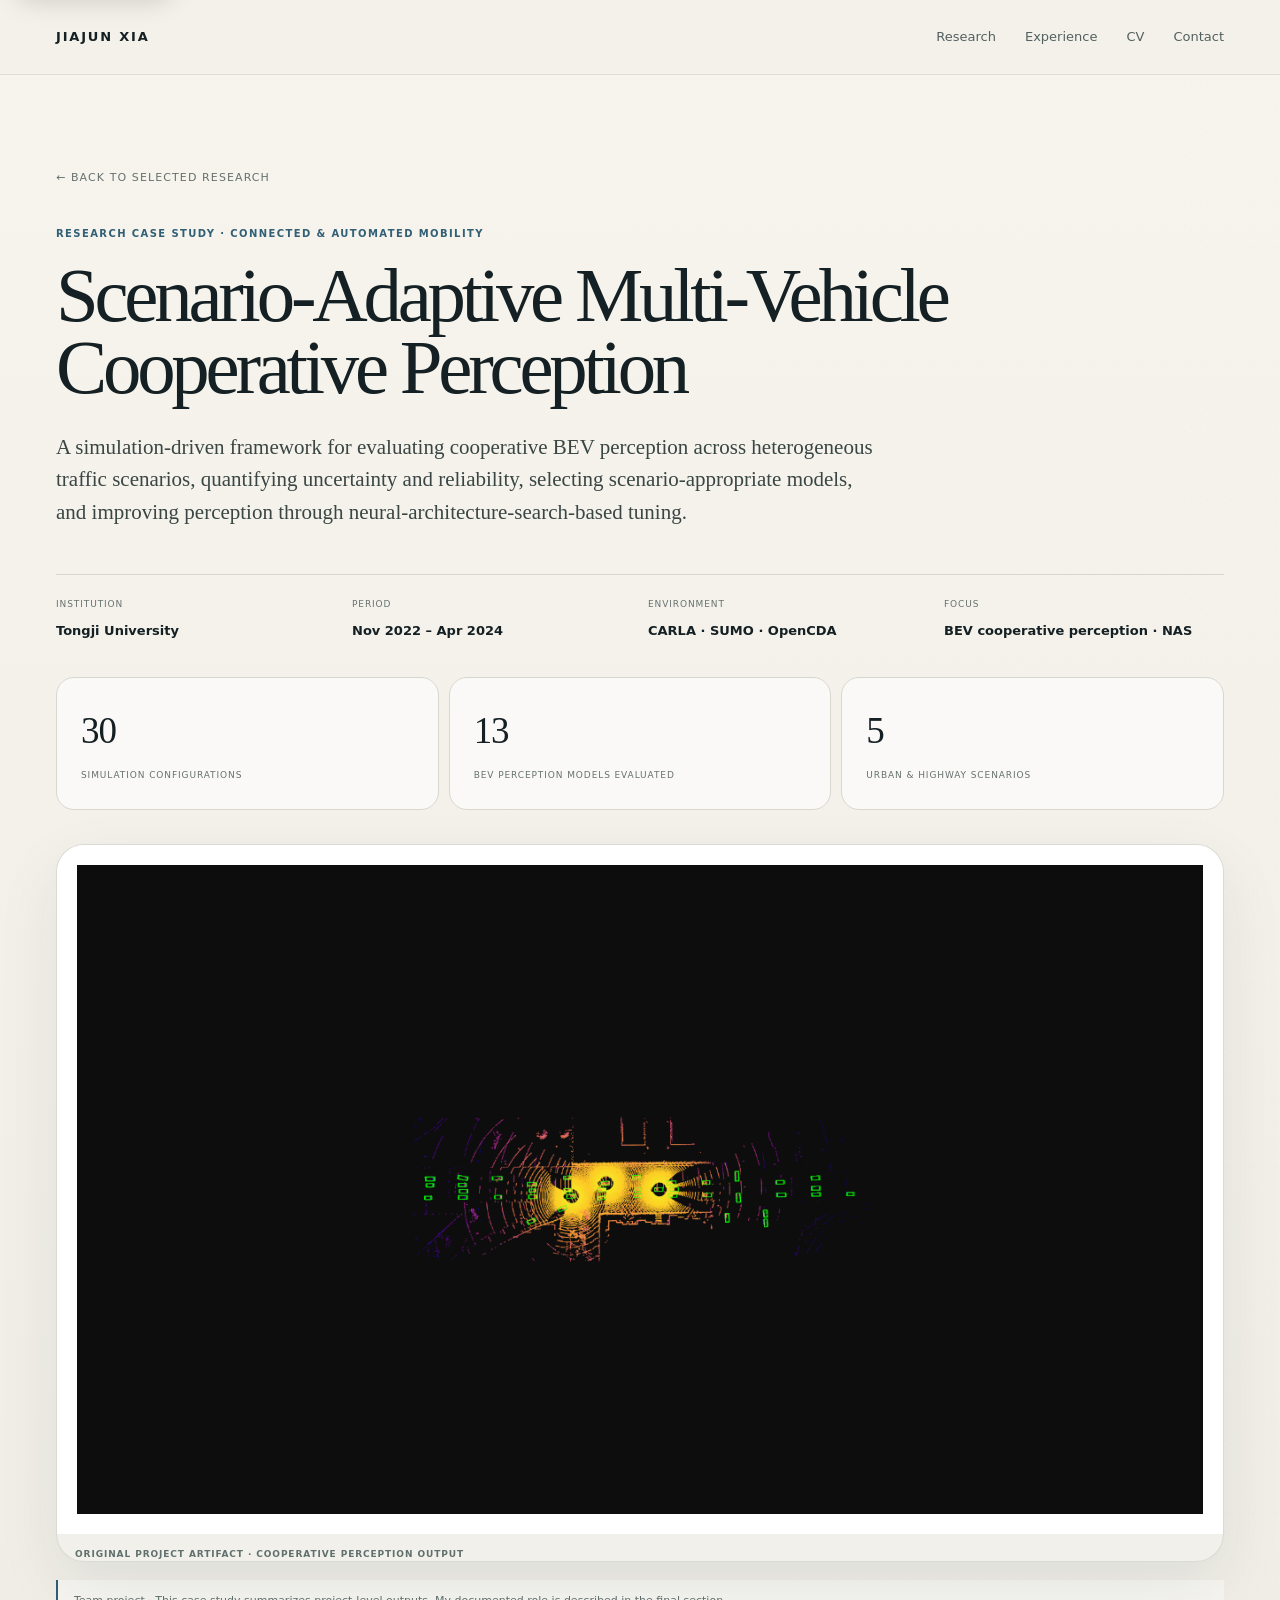
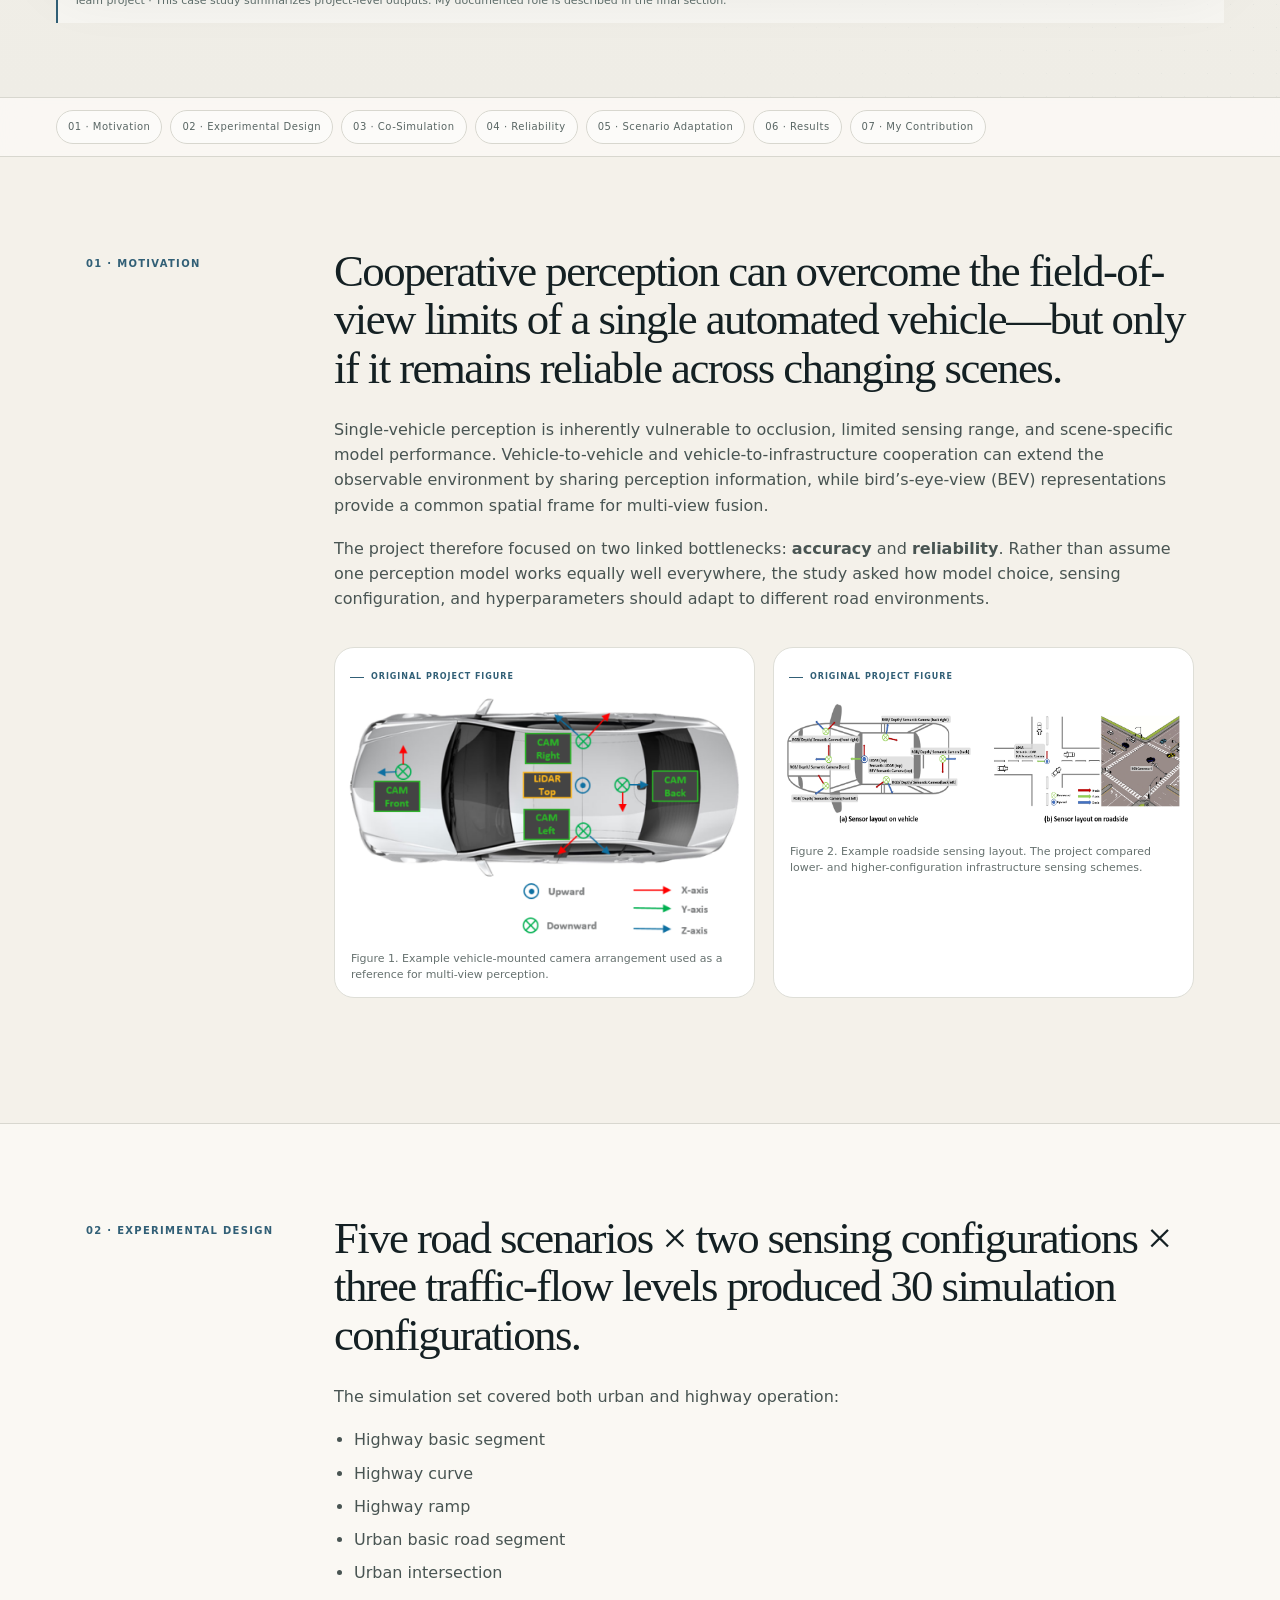
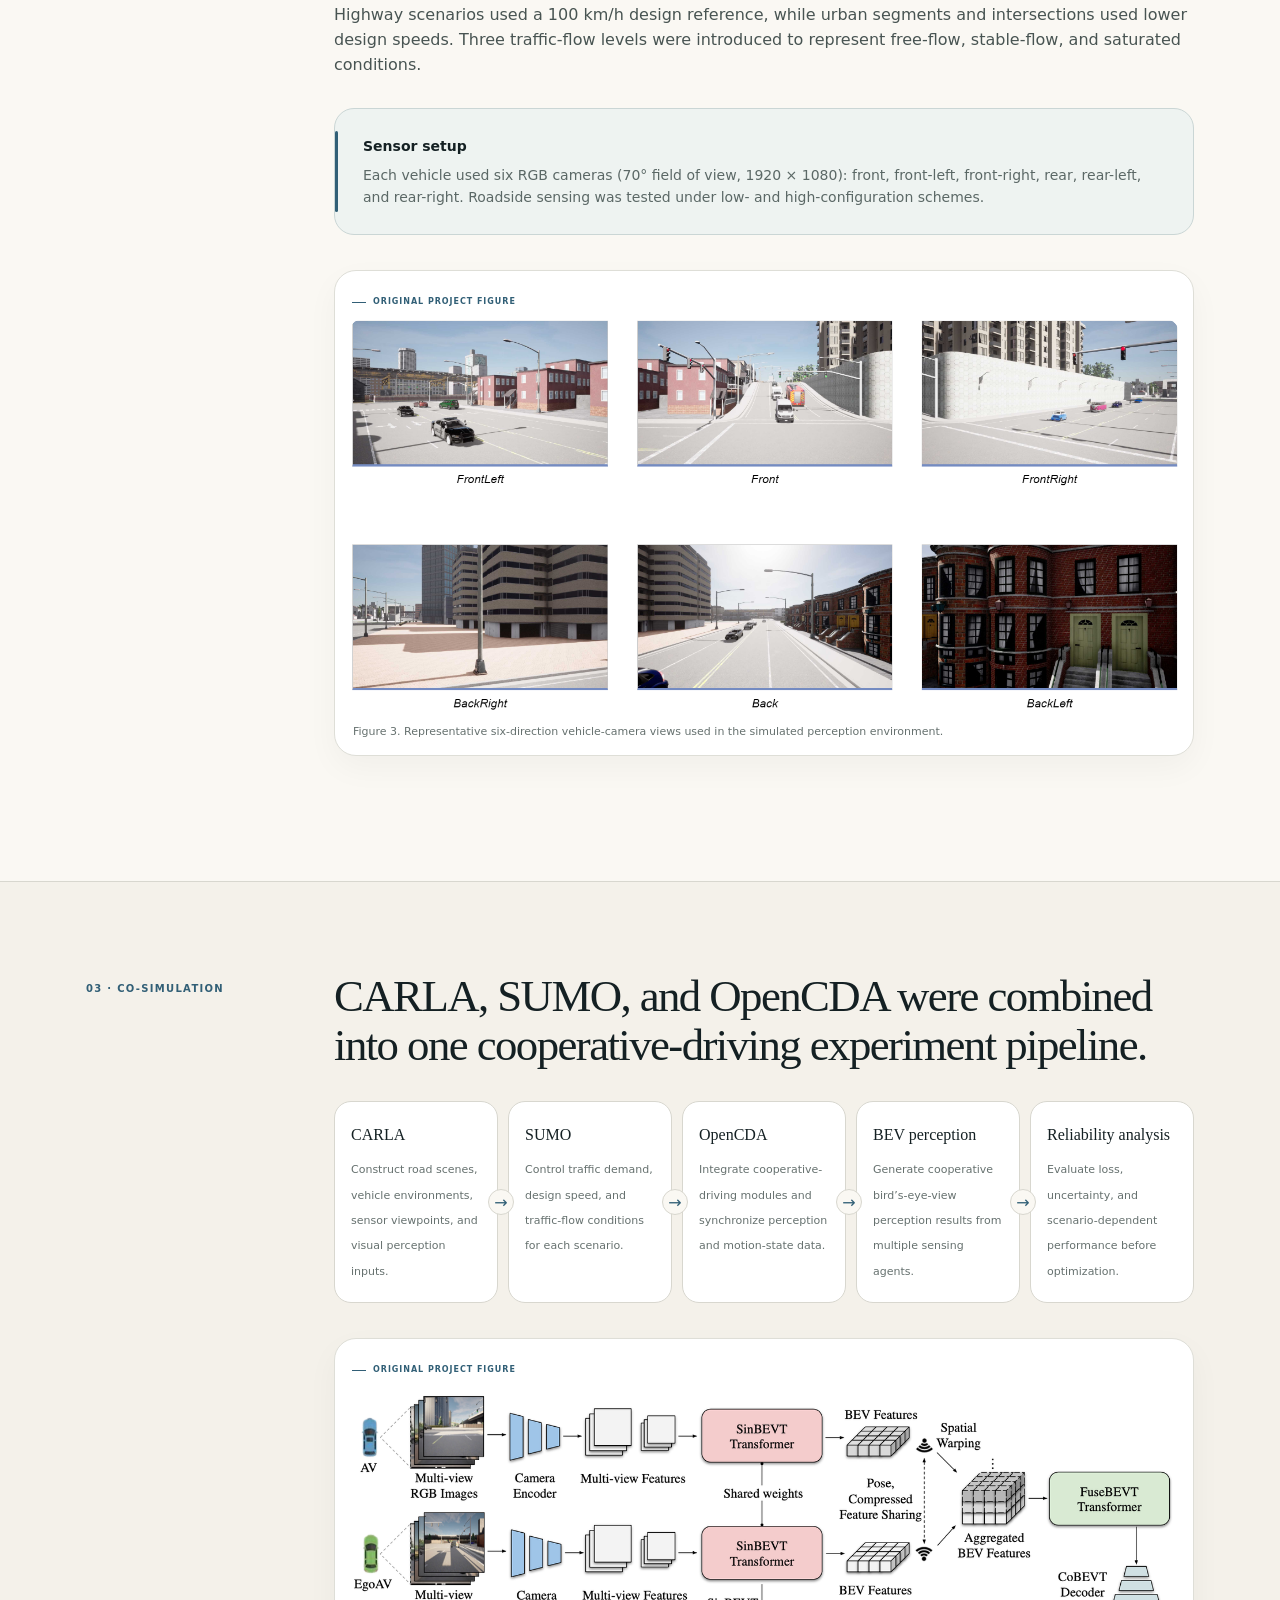
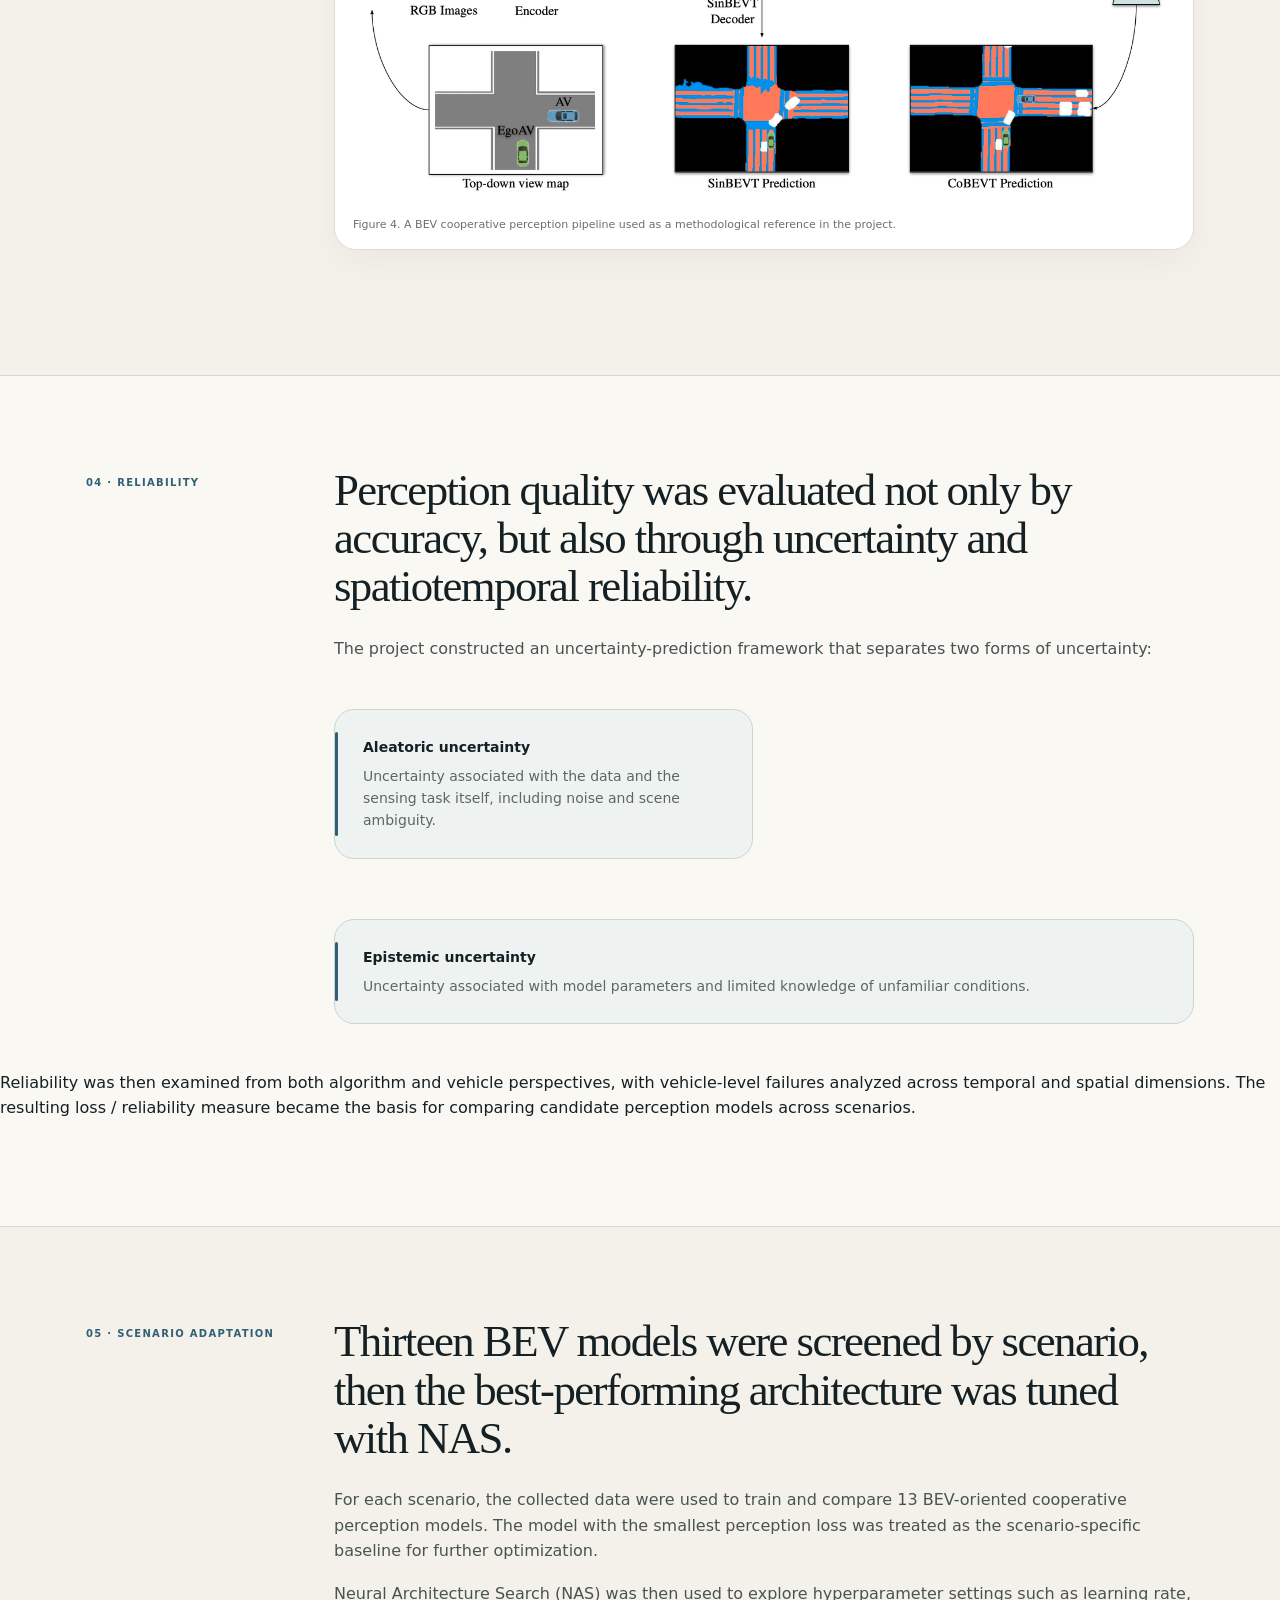
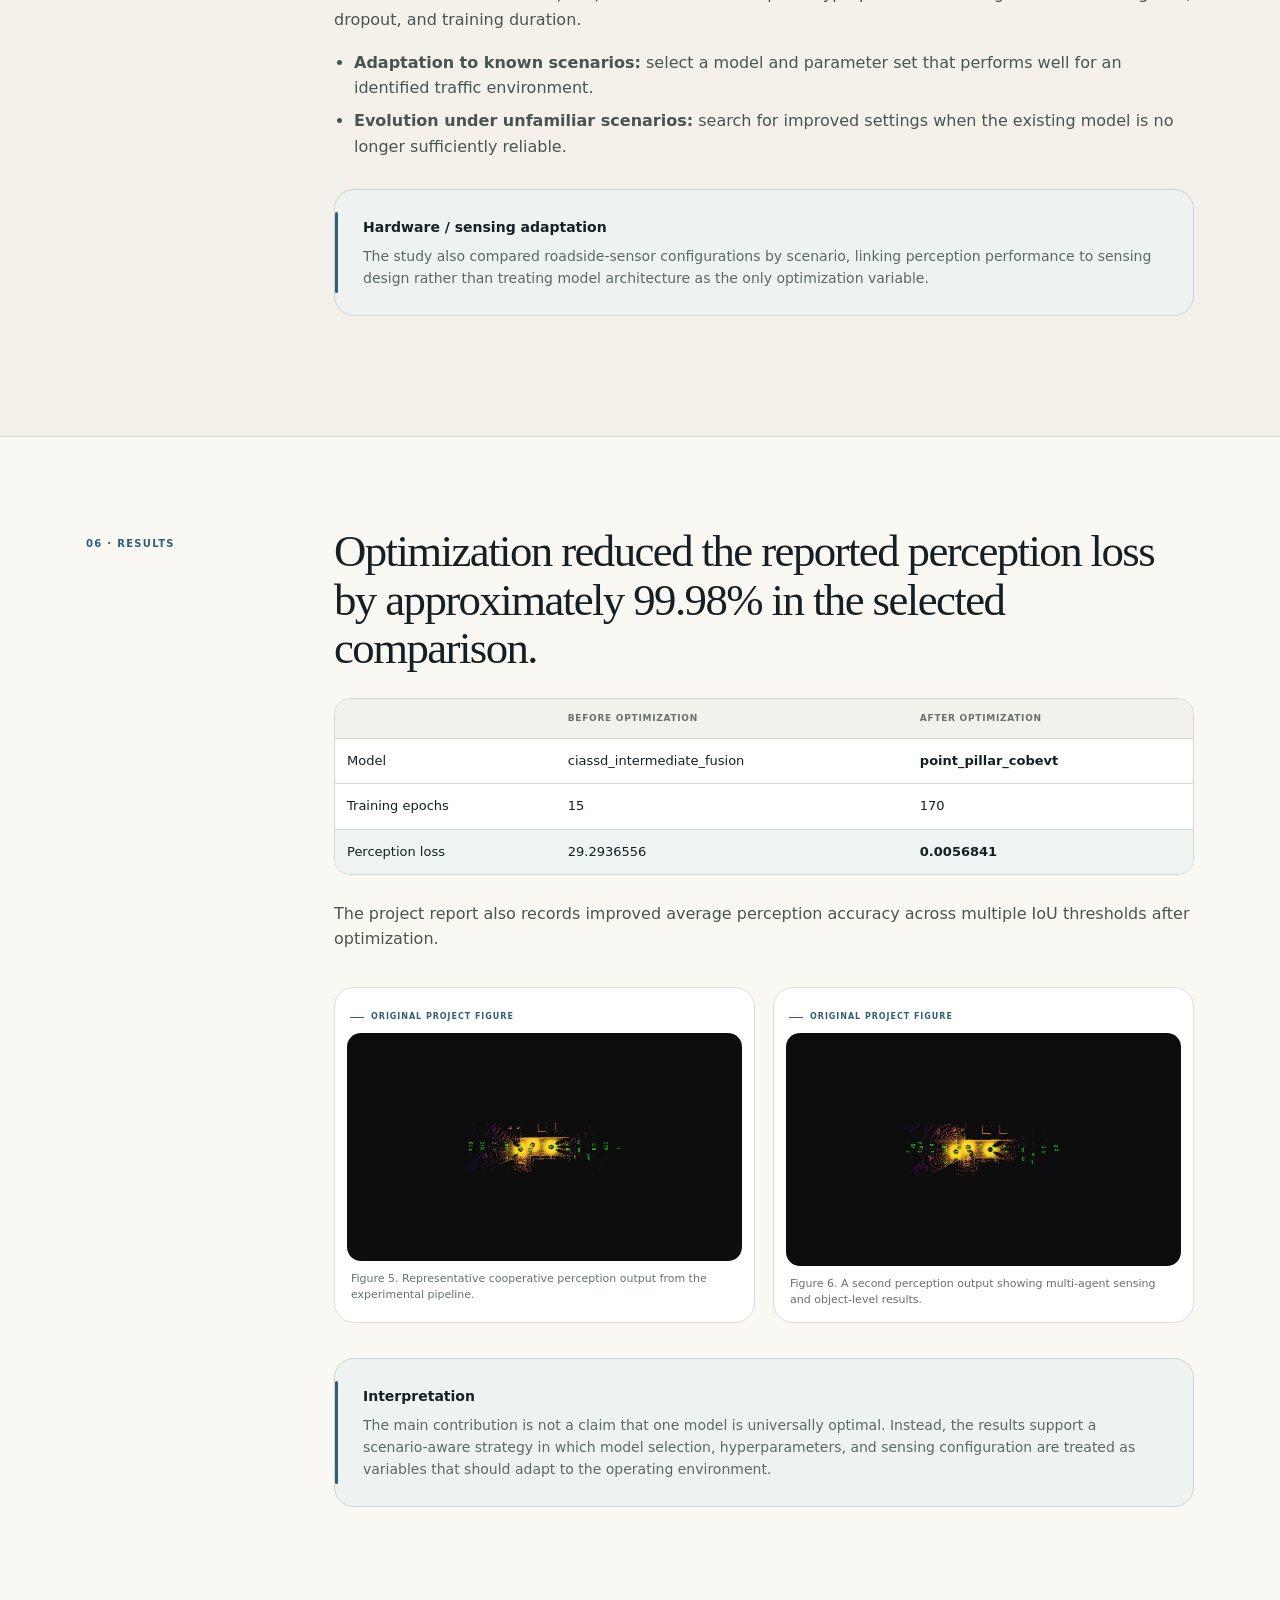
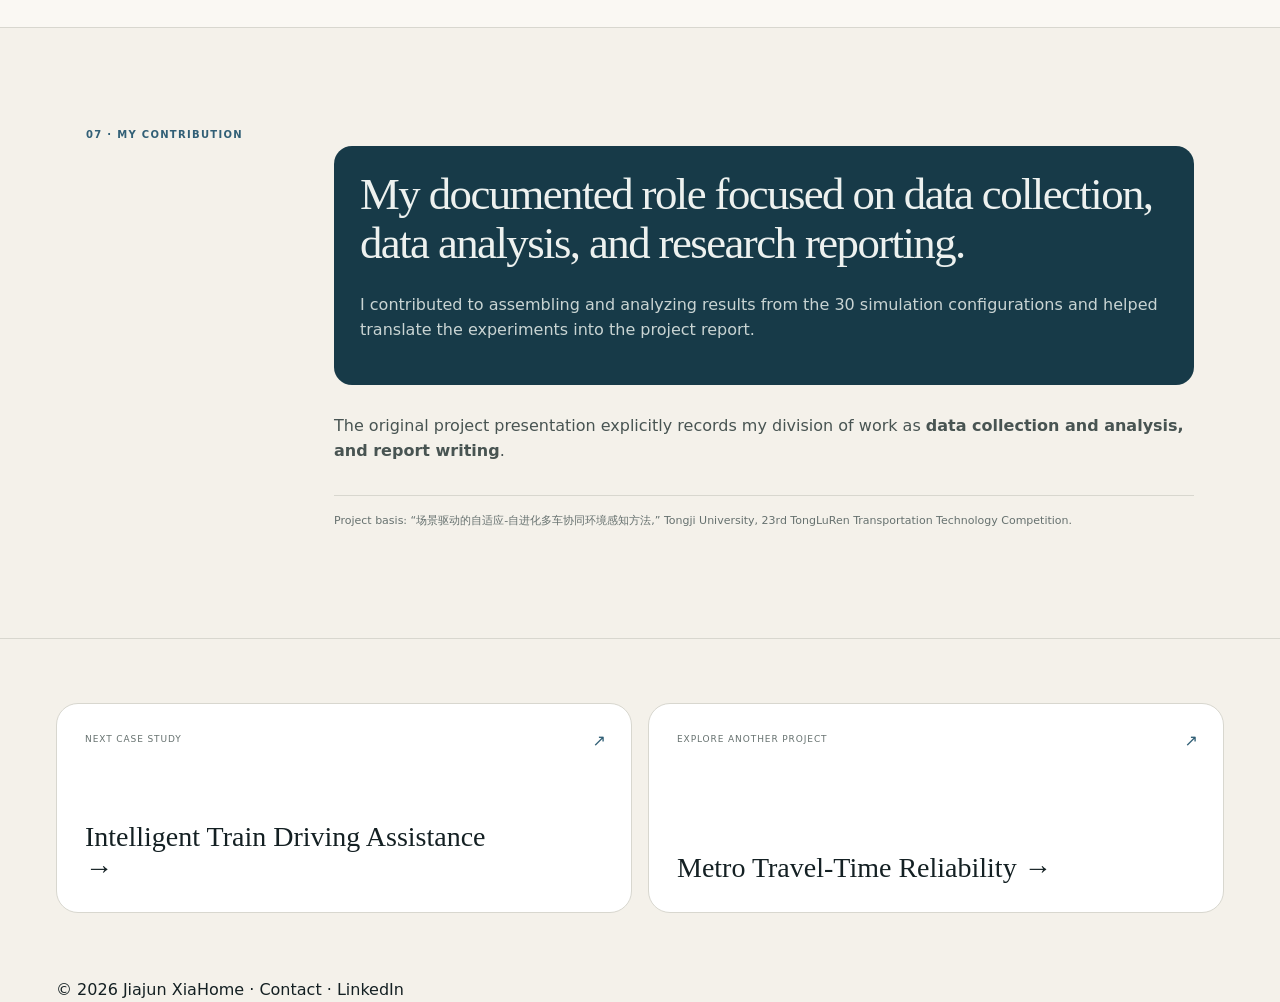
==== commit 0a7aa2c6: "Switch research/cooperative-perception.html metadata to jiajunxia.com" ====
--- a/research/cooperative-perception.html
+++ b/research/cooperative-perception.html
@@ -1,5 +1,5 @@
 <!DOCTYPE html>
-<html lang="en"><head><meta charset="utf-8"/><meta content="width=device-width,initial-scale=1" name="viewport"/><title>Scenario-Adaptive Cooperative Perception | Jiajun Xia</title><meta content="A research case study on scenario-adaptive multi-vehicle cooperative perception using CARLA, SUMO, OpenCDA, BEV models, uncertainty analysis, and NAS-based optimization." name="description"/><link href="../styles.css" rel="stylesheet"/><meta name="theme-color" content="#f4f1ea"/><meta name="robots" content="index, follow"/><meta property="og:type" content="article"/><meta property="og:url" content="https://jiajun-xia-website.vercel.app/research/cooperative-perception.html"/><meta name="twitter:card" content="summary"/><link rel="icon" type="image/svg+xml" href="../favicon.svg"/><link rel="canonical" href="https://jiajun-xia-website.vercel.app/research/cooperative-perception.html"/></head><body class="case-page"><a class="skip-link" href="#case-content">Skip to case study</a>
+<html lang="en"><head><meta charset="utf-8"/><meta content="width=device-width,initial-scale=1" name="viewport"/><title>Scenario-Adaptive Cooperative Perception | Jiajun Xia</title><meta content="A research case study on scenario-adaptive multi-vehicle cooperative perception using CARLA, SUMO, OpenCDA, BEV models, uncertainty analysis, and NAS-based optimization." name="description"/><link href="../styles.css" rel="stylesheet"/><meta name="theme-color" content="#f4f1ea"/><meta name="robots" content="index, follow"/><meta property="og:type" content="article"/><meta property="og:site_name" content="Jiajun Xia"/><meta property="og:url" content="https://jiajunxia.com/research/cooperative-perception.html"/><meta name="twitter:card" content="summary"/><link rel="icon" type="image/svg+xml" href="../favicon.svg"/><link rel="canonical" href="https://jiajunxia.com/research/cooperative-perception.html"/></head><body class="case-page"><a class="skip-link" href="#case-content">Skip to case study</a>
 <nav><div class="wrap nav-inner"><a class="brand" href="../index.html">JIAJUN XIA</a><div class="nav-links"><a href="../index.html#research">Research</a><a href="../index.html#experience">Experience</a><a href="../resume_Jiajun_Xia.pdf" target="_blank" rel="noopener noreferrer">CV</a><a href="../index.html#contact">Contact</a></div></div></nav>
 <main id="case-content"><header class="case-hero"><div class="wrap"><a class="case-back" href="../index.html#research">← Back to selected research</a><div class="kicker">Research Case Study · Connected &amp; Automated Mobility</div><h1 class="case-title">Scenario-Adaptive Multi-Vehicle Cooperative Perception</h1><p class="case-summary">A simulation-driven framework for evaluating cooperative BEV perception across heterogeneous traffic scenarios, quantifying uncertainty and reliability, selecting scenario-appropriate models, and improving perception through neural-architecture-search-based tuning.</p><div class="case-meta"><div class="meta-item"><small>Institution</small><strong>Tongji University</strong></div><div class="meta-item"><small>Period</small><strong>Nov 2022 – Apr 2024</strong></div><div class="meta-item"><small>Environment</small><strong>CARLA · SUMO · OpenCDA</strong></div><div class="meta-item"><small>Focus</small><strong>BEV cooperative perception · NAS</strong></div></div><div class="metric-band"><div class="metric-large"><strong>30</strong><span>Simulation configurations</span></div><div class="metric-large"><strong>13</strong><span>BEV perception models evaluated</span></div><div class="metric-large"><strong>5</strong><span>Urban &amp; highway scenarios</span></div></div><div class="case-cover"><img alt="Original cooperative perception result from the project presentation" src="../assets/cooperative/perception-a.png"/><div class="artifact-kicker">Original project artifact · cooperative perception output</div></div><div class="project-note">Team project · This case study summarizes project-level outputs. My documented role is described in the final section.</div></div></header>
 <div class="case-jump"><div class="wrap case-jump-inner"><a href="#motivation">01 · Motivation</a><a href="#experimental-design">02 · Experimental Design</a><a href="#co-simulation">03 · Co-Simulation</a><a href="#reliability">04 · Reliability</a><a href="#scenario-adaptation">05 · Scenario Adaptation</a><a href="#results">06 · Results</a><a href="#my-contribution">07 · My Contribution</a></div></div>
--- a/styles.css
+++ b/styles.css
@@ -1,4 +1,117 @@
-@import url('styles-1.css');
-@import url('styles-2.css');
-@import url('styles-3.css');
-@import url('styles-4.css');
+:root{--paper:#f4f1ea;--paper2:#faf8f3;--ink:#142023;--muted:#66716f;--line:#d8d7cf;--blue:#315f76;--blue2:#dbe6e7;--deep:#163846;--warm:#b86b4f;--white:#fff;--max:1280px;--shadow:0 24px 65px rgba(18,32,35,.08)}
+*{box-sizing:border-box}html{scroll-behavior:smooth}body{margin:0;background:var(--paper);color:var(--ink);font-family:Inter,ui-sans-serif,system-ui,-apple-system,BlinkMacSystemFont,"Segoe UI",sans-serif;line-height:1.58;-webkit-font-smoothing:antialiased}a{color:inherit;text-decoration:none}img{max-width:100%;display:block}.wrap{width:min(var(--max),calc(100% - 112px));margin:auto}
+nav{position:sticky;top:0;z-index:80;background:rgba(244,241,234,.84);backdrop-filter:blur(18px) saturate(1.3);border-bottom:1px solid rgba(216,215,207,.75)}.nav-inner{height:74px;display:flex;align-items:center;justify-content:space-between}.brand{display:flex;align-items:center;gap:11px;font-size:13px;font-weight:780;letter-spacing:.14em}.brand span{display:grid;place-items:center;width:31px;height:31px;border-radius:50%;background:var(--ink);color:var(--paper);font-size:10px;letter-spacing:.05em}.nav-links{display:flex;align-items:center;gap:29px;font-size:13px;color:#52605f}.nav-links a{transition:.2s}.nav-links a:hover{color:var(--ink)}.nav-cv{padding:9px 13px;border:1px solid var(--line);border-radius:999px;background:rgba(255,255,255,.45)}
+.hero-shell{position:relative;overflow:hidden;border-bottom:1px solid var(--line);background:radial-gradient(circle at 88% 20%,rgba(49,95,118,.13),transparent 32%),linear-gradient(180deg,#f6f3ec 0%,#f1eee7 100%)}.hero-shell:before{content:"";position:absolute;inset:0;background-image:radial-gradient(rgba(20,32,35,.11) .7px,transparent .7px);background-size:22px 22px;mask-image:linear-gradient(to left,black,transparent 58%);opacity:.45}.hero-v3{position:relative;z-index:2;min-height:790px;display:grid;grid-template-columns:1.08fr .92fr;gap:78px;align-items:center;padding:94px 0 100px}.status-row{display:flex;align-items:center;gap:10px;font-size:11px;letter-spacing:.13em;text-transform:uppercase;color:var(--blue);font-weight:750;margin-bottom:30px}.status-dot{width:7px;height:7px;border-radius:50%;background:var(--warm);box-shadow:0 0 0 5px rgba(184,107,79,.11)}.hero-copy h1{font-family:Georgia,"Times New Roman",serif;font-size:clamp(76px,8.2vw,126px);line-height:.84;letter-spacing:-.075em;font-weight:500;margin:0 0 35px}.hero-domain{font-size:clamp(20px,2vw,30px);line-height:1.28;letter-spacing:-.025em;max-width:720px;margin:0 0 24px}.hero-domain i{font-family:Georgia,serif;color:var(--warm);font-weight:400}.hero-intro{font-family:Georgia,"Times New Roman",serif;font-size:20px;color:#394644;max-width:650px;margin:0 0 36px}.actions{display:flex;gap:12px;flex-wrap:wrap}.btn{display:inline-flex;align-items:center;justify-content:center;gap:14px;padding:13px 17px;border-radius:999px;font-size:13px;font-weight:720;transition:.25s ease}.btn.primary{background:var(--ink);color:var(--paper2);border:1px solid var(--ink)}.btn.ghost{border:1px solid #bfc3bd;background:rgba(255,255,255,.45)}.btn:hover{transform:translateY(-2px);box-shadow:0 10px 30px rgba(20,32,35,.08)}.hero-affils{display:flex;gap:38px;margin-top:54px;padding-top:24px;border-top:1px solid var(--line)}.hero-affils div{min-width:180px}.hero-affils small{display:block;color:var(--muted);font-size:10px;text-transform:uppercase;letter-spacing:.11em;margin-bottom:6px}.hero-affils strong{font-size:16px}
+.hero-board{position:relative;padding:22px;border:1px solid rgba(62,83,87,.16);border-radius:30px;background:rgba(255,255,255,.56);box-shadow:var(--shadow);backdrop-filter:blur(10px);transform:rotate(.35deg)}.board-kicker,.board-note{font-size:10px;letter-spacing:.13em;color:var(--muted)}.board-kicker{padding:2px 3px 15px}.board-note{padding:15px 3px 1px;text-align:right}.board-card{display:grid;grid-template-columns:150px 1fr;gap:18px;align-items:center;padding:13px;border-top:1px solid var(--line);transition:.25s ease}.board-card img{width:150px;height:96px;object-fit:cover;border-radius:15px;box-shadow:0 8px 20px rgba(12,28,34,.10)}.board-card span{display:block;font-size:10px;letter-spacing:.11em;text-transform:uppercase;color:var(--blue);margin-bottom:7px}.board-card strong{font-family:Georgia,serif;font-weight:500;font-size:20px;line-height:1.2}.board-card:hover{background:rgba(219,230,231,.35);transform:translateX(3px)}
+section{padding:122px 0}.section-light{background:var(--paper2);border-bottom:1px solid var(--line)}.section-head-v3{display:grid;grid-template-columns:1.25fr .75fr;gap:80px;align-items:end;margin-bottom:64px}.section-head-v3.compact{grid-template-columns:1fr}.section-head-v3 h2,.capability-copy h2,.recog-grid h2,.contact-v3 h2{font-family:Georgia,serif;font-weight:500;font-size:clamp(44px,5vw,68px);line-height:1.02;letter-spacing:-.045em;margin:14px 0 0}.section-head-v3>p{font-size:17px;color:var(--muted);max-width:480px;margin:0}.micro-label{font-size:10px;letter-spacing:.14em;text-transform:uppercase;color:var(--blue);font-weight:780}.micro-label.light{color:#b8d0d6}
+.research-stack{display:grid;gap:30px}.research-card{display:grid;grid-template-columns:.9fr 1.1fr;min-height:455px;background:#fff;border:1px solid #deded6;border-radius:27px;overflow:hidden;box-shadow:0 14px 34px rgba(20,32,35,.035);transition:.3s cubic-bezier(.2,.7,.2,1)}.research-card.reverse{grid-template-columns:1.1fr .9fr}.research-card.reverse .rc-visual{order:2}
+.research-card:hover{transform:translateY(-5px);box-shadow:0 28px 64px rgba(20,32,35,.09);border-color:#c9d3d1}.rc-visual{position:relative;padding:18px;background:#e9eeeb}.rc-visual img{width:100%;height:100%;min-height:417px;object-fit:cover;border-radius:18px}.rc-index{position:absolute;top:33px;left:33px;background:rgba(250,248,243,.9);border:1px solid rgba(255,255,255,.7);width:44px;height:44px;border-radius:50%;display:grid;place-items:center;font-size:12px;font-weight:800;box-shadow:0 5px 15px rgba(10,20,22,.08)}.rc-copy{padding:48px 50px;display:flex;flex-direction:column}.rc-overline{font-size:10px;letter-spacing:.13em;color:var(--blue);font-weight:800}.rc-copy h3{font-family:Georgia,serif;font-weight:500;font-size:clamp(34px,3.3vw,52px);line-height:1.03;letter-spacing:-.04em;margin:15px 0 20px}.rc-copy>p{font-size:16px;color:#53605e;max-width:680px;margin:0 0 24px}.tag-row{display:flex;flex-wrap:wrap;gap:7px}.tag-row span{font-size:10px;letter-spacing:.03em;padding:7px 10px;border:1px solid var(--line);border-radius:999px;background:#faf9f5;color:#53605e}.metric-row{display:grid;grid-template-columns:repeat(3,1fr);gap:10px;margin-top:auto;padding-top:28px}.metric-row div{padding:15px 0;border-top:1px solid var(--line)}.metric-row b{display:block;font-size:23px;letter-spacing:-.03em}.metric-row small{display:block;font-size:9px;text-transform:uppercase;letter-spacing:.1em;color:var(--muted);margin-top:2px}.case-cta{display:flex;justify-content:space-between;align-items:center;margin-top:23px;padding-top:18px;border-top:1px solid var(--line);font-size:12px;font-weight:750;color:var(--blue)}
+.capability-section{background:var(--deep);color:#edf1ef}.capability-grid{display:grid;grid-template-columns:.8fr 1.2fr;gap:80px}.capability-copy p{font-family:Georgia,serif;font-size:20px;line-height:1.55;color:#c4d0cf;max-width:550px}.capability-map{display:grid;grid-template-columns:1fr 1fr;border-top:1px solid rgba(231,239,238,.16);border-left:1px solid rgba(231,239,238,.16)}.cap-item{min-height:240px;padding:34px;border-right:1px solid rgba(231,239,238,.16);border-bottom:1px solid rgba(231,239,238,.16)}.cap-item>span{font-size:10px;color:#8eb2be}.cap-item h3{font-family:Georgia,serif;font-size:28px;font-weight:500;margin:50px 0 10px}.cap-item p{color:#aebdbc;font-size:14px;margin:0}
+.timeline-v3{border-top:1px solid var(--line)}.tl-row{display:grid;grid-template-columns:140px 24px 1fr 100px;gap:24px;align-items:start;padding:29px 0;border-bottom:1px solid var(--line)}.tl-year,.tl-type{font-size:10px;letter-spacing:.1em;text-transform:uppercase;color:var(--muted);padding-top:5px}.tl-dot{width:10px;height:10px;border-radius:50%;margin-top:7px;background:var(--blue);box-shadow:0 0 0 6px #e6ecea}.tl-dot.accent{background:var(--warm);box-shadow:0 0 0 6px #f1e4de}.tl-main h3{font-family:Georgia,serif;font-size:27px;font-weight:500;margin:0 0 5px}.tl-main p{margin:0;color:var(--muted)}.impact-inline{display:flex;align-items:baseline;gap:14px;margin-top:16px}.impact-inline b{font-size:20px;color:var(--blue)}.impact-inline span{font-size:12px;color:var(--muted)}.tl-type{text-align:right}
+.recognition-v3{background:#203f4d;color:#eef2f0}.recog-grid{display:grid;grid-template-columns:.8fr 1.2fr;gap:100px}.recog-list{border-top:1px solid rgba(238,242,240,.17)}.recog-list div{display:grid;grid-template-columns:90px 1fr;gap:20px;padding:24px 0;border-bottom:1px solid rgba(238,242,240,.17)}.recog-list b{font-size:12px;color:#9ec0ca}.recog-list span{font-family:Georgia,serif;font-size:22px;color:#edf1ef}
+.beyond-v3{background:var(--paper)}.place-v3-grid{display:grid;grid-template-columns:repeat(3,1fr);gap:16px}.place-v3{position:relative;min-height:270px;padding:27px;border:1px solid var(--line);border-radius:22px;overflow:hidden;background:linear-gradient(155deg,#f8f5ee,#e8ece8);display:flex;flex-direction:column;justify-content:flex-end}.place-v3:before{content:"";position:absolute;width:260px;height:260px;border:1px solid rgba(49,95,118,.18);border-radius:50%;top:-90px;right:-70px;box-shadow:0 0 0 35px rgba(49,95,118,.035),0 0 0 70px rgba(49,95,118,.025)}.place-v3 span{position:absolute;top:24px;left:26px;font-size:10px;letter-spacing:.15em;color:var(--blue)}.place-v3 strong{font-family:Georgia,serif;font-size:38px;font-weight:500}.place-v3 small{color:var(--muted);margin-top:4px}
+.contact-v3{background:#101b1f;color:#f2f1eb;padding-bottom:34px}.contact-v3-inner{display:grid;grid-template-columns:.85fr 1.15fr;gap:100px}.contact-v3 h2{font-size:clamp(43px,5.2vw,70px)}.contact-links{border-top:1px solid rgba(255,255,255,.16)}.contact-links a{display:grid;grid-template-columns:150px 1fr 24px;align-items:center;gap:15px;padding:24px 0;border-bottom:1px solid rgba(255,255,255,.16);transition:.2s}.contact-links a:hover{padding-left:8px;color:#c5dbe0}.contact-links small{font-size:10px;text-transform:uppercase;letter-spacing:.1em;color:#879899}.contact-links strong{font-family:Georgia,serif;font-size:20px;font-weight:500}.contact-links span{color:#8fb3be}.contact-v3 footer{grid-column:1/-1;display:flex;justify-content:space-between;border-top:1px solid rgba(255,255,255,.12);padding-top:22px;margin-top:24px;font-size:10px;color:#7c8b8c;letter-spacing:.04em}
+/* Case studies */
+.case-hero{position:relative;padding:88px 0 74px;border-bottom:1px solid var(--line);overflow:hidden;background:linear-gradient(180deg,#f7f4ed,#efede6)}
+.case-hero:after{content:"";position:absolute;inset:0;background-image:radial-gradient(rgba(49,95,118,.14) .7px,transparent .7px);background-size:23px 23px;mask-image:linear-gradient(to left,black,transparent 55%);opacity:.4}.case-hero>.wrap{position:relative;z-index:2}.case-back{display:inline-flex;align-items:center;gap:8px;font-size:11px;text-transform:uppercase;letter-spacing:.1em;color:var(--muted);margin-bottom:40px}.kicker{font-size:10px;letter-spacing:.14em;text-transform:uppercase;color:var(--blue);font-weight:780}.case-title{font-family:Georgia,serif;font-size:clamp(52px,6vw,84px);line-height:.94;letter-spacing:-.055em;font-weight:500;max-width:1100px;margin:18px 0 26px}.case-summary{font-family:Georgia,serif;font-size:21px;line-height:1.55;color:#394644;max-width:820px}.case-meta{display:grid;grid-template-columns:repeat(4,1fr);gap:16px;margin-top:46px;padding-top:22px;border-top:1px solid var(--line)}.meta-item small{display:block;font-size:9px;text-transform:uppercase;letter-spacing:.1em;color:var(--muted);margin-bottom:6px}.meta-item strong{font-size:13px}.metric-band{display:grid;grid-template-columns:repeat(3,1fr);gap:10px;margin-top:34px}.metric-large{padding:24px;border:1px solid var(--line);border-radius:18px;background:rgba(255,255,255,.62)}.metric-large strong{display:block;font-family:Georgia,serif;font-size:37px;font-weight:500;letter-spacing:-.03em}.metric-large span{font-size:9px;text-transform:uppercase;letter-spacing:.1em;color:var(--muted)}.case-cover{margin-top:34px;border-radius:28px;overflow:hidden;box-shadow:var(--shadow);border:1px solid rgba(20,32,35,.10);background:#fff}.case-cover img{width:100%;max-height:520px;object-fit:cover}.case-jump{position:sticky;top:74px;z-index:50;background:rgba(250,248,243,.92);backdrop-filter:blur(14px);border-bottom:1px solid var(--line)}.case-jump-inner{display:flex;gap:8px;overflow:auto;padding:12px 0}.case-jump a{white-space:nowrap;font-size:10px;letter-spacing:.05em;color:#596664;padding:8px 11px;border:1px solid var(--line);border-radius:999px;background:rgba(255,255,255,.5)}.case-jump a:hover{background:var(--blue2);color:var(--ink)}
+.case-section{padding:90px 0;border-bottom:1px solid var(--line)}.case-section:nth-of-type(even){background:#faf8f3}.case-grid{display:grid;grid-template-columns:190px minmax(0,860px);gap:58px;justify-content:center}.section-label{font-size:10px;letter-spacing:.13em;text-transform:uppercase;color:var(--blue);font-weight:800;padding-top:9px}.case-body h2{font-family:Georgia,serif;font-size:clamp(34px,3.5vw,48px);font-weight:500;line-height:1.08;letter-spacing:-.035em;margin:0 0 25px}.case-body h3{font-family:Georgia,serif;font-size:25px;font-weight:500;margin:40px 0 12px}.case-body p,.case-body li{font-size:16px;color:#485452}.case-body p{margin:0 0 18px}.case-body ul{padding-left:20px}.case-body li{margin:8px 0}.callout{position:relative;margin:30px 0;padding:26px 28px;border:1px solid #cad6d5;background:#eef3f1;border-radius:20px}.callout:before{content:"";position:absolute;left:0;top:22px;bottom:22px;width:3px;background:var(--blue);border-radius:3px}.callout strong{display:block;margin-bottom:7px;font-size:14px}.callout p{font-size:14px!important;color:#5b6866!important;margin:0!important}.figure,.figure-grid{margin:35px 0}.figure{padding:14px;background:#fff;border:1px solid #deded7;border-radius:22px;box-shadow:0 12px 32px rgba(20,32,35,.04)}.figure img{width:100%;border-radius:14px;background:#fff}.figure figcaption,.figure-grid figcaption{font-size:11px;color:var(--muted);line-height:1.45;padding:10px 4px 2px}.figure-grid{display:grid;grid-template-columns:1fr 1fr;gap:18px}.figure-grid figure{margin:0;padding:12px;border:1px solid #deded7;background:#fff;border-radius:20px}.figure-grid img{border-radius:12px;width:100%;height:100%;object-fit:contain}.evidence{border:1px solid #d9dedb;background:#fff;padding:16px;border-radius:20px;box-shadow:0 10px 25px rgba(20,32,35,.035)}.evidence-label{font-size:9px;letter-spacing:.12em;text-transform:uppercase;color:var(--blue);font-weight:780;margin-bottom:10px}.flow{display:grid;grid-template-columns:repeat(5,1fr);gap:10px;margin:32px 0}.flow-step{position:relative;padding:20px 16px;min-height:150px;background:#fff;border:1px solid var(--line);border-radius:17px}.flow-step b{display:block;font-family:Georgia,serif;font-size:16px;font-weight:500;margin-bottom:8px}.flow-step span{font-size:11px;color:var(--muted)}.flow-step:not(:last-child):after{content:"→";position:absolute;right:-17px;top:50%;transform:translateY(-50%);z-index:5;width:24px;height:24px;border-radius:50%;display:grid;place-items:center;background:var(--paper2);border:1px solid var(--line);color:var(--blue)}.two-col{display:grid;grid-template-columns:1fr 1fr;gap:22px}.stat-table{width:100%;border-collapse:separate;border-spacing:0;overflow:hidden;border:1px solid var(--line);border-radius:16px;margin:26px 0;font-size:13px;background:#fff}.stat-table th,.stat-table td{text-align:left;padding:12px;border-bottom:1px solid var(--line)}.stat-table th{font-size:9px;text-transform:uppercase;letter-spacing:.08em;color:var(--muted);background:#f2f2ed}.stat-table tr:last-child td{border-bottom:0}.highlight-row td{background:#eef4f3}.formula{font-family:Georgia,serif;font-size:20px;background:#f0f1ec;padding:22px 24px;margin:25px 0;border-radius:18px;border-left:3px solid var(--blue)}.role-card{padding:24px 26px;margin:28px 0;border-radius:18px;background:#173a48;color:#edf1ef}
+.role-card h3{margin-top:0;color:#fff}.role-card p,.role-card li{color:#c9d4d3}.source-note{font-size:11px!important;color:var(--muted)!important;border-top:1px solid var(--line);padding-top:16px;margin-top:32px!important}.case-next{display:grid;grid-template-columns:1fr 1fr;gap:16px;padding:64px 0}.next-card{position:relative;min-height:210px;padding:28px;border:1px solid var(--line);border-radius:22px;background:#fff;display:flex;flex-direction:column;justify-content:space-between;overflow:hidden;transition:.25s}.next-card:after{content:"↗";position:absolute;right:25px;top:24px;color:var(--blue)}.next-card:hover{transform:translateY(-3px);box-shadow:0 18px 38px rgba(20,32,35,.07)}.next-card small{text-transform:uppercase;letter-spacing:.1em;color:var(--muted);font-size:9px}.next-card strong{font-family:Georgia,serif;font-size:28px;font-weight:500;line-height:1.1;max-width:420px}.translated-ui{background:#e8eeec;border:1px solid var(--line);border-radius:22px;padding:15px;margin:34px 0}.ui-toolbar{display:flex;justify-content:space-between;align-items:center;background:#fff;border:1px solid var(--line);border-radius:12px;padding:12px 14px;font-size:11px}.ui-grid{display:grid;grid-template-columns:.8fr 1.2fr;gap:13px;margin-top:13px}.ui-panel{background:#fff;border:1px solid var(--line);border-radius:13px;padding:17px}.ui-panel h4{font-size:9px;text-transform:uppercase;letter-spacing:.09em;color:var(--muted);margin:0 0 16px}.ui-action{font-family:Georgia,serif;font-size:32px;color:var(--blue);letter-spacing:-.03em;margin:10px 0}.ui-reason{font-size:12px;color:var(--muted);border-top:1px solid var(--line);padding-top:13px;margin-top:13px}.speed-chart{height:235px;position:relative;background:linear-gradient(to right,transparent 49.8%,rgba(49,95,118,.07) 50%,transparent 50.2%),repeating-linear-gradient(to right,transparent 0,transparent 9.8%,rgba(0,0,0,.045) 10%),repeating-linear-gradient(to top,transparent 0,transparent 19.6%,rgba(0,0,0,.045) 20%);overflow:hidden;border-radius:10px}.speed-chart svg{position:absolute;inset:0;width:100%;height:100%}.legend{display:flex;gap:14px;flex-wrap:wrap;font-size:10px;color:var(--muted);margin-top:10px}.dot{width:8px;height:8px;border-radius:50%;display:inline-block;margin-right:5px;background:var(--blue)}
+@media(max-width:980px){.wrap{width:min(100% - 52px,var(--max))}.hero-v3{grid-template-columns:1fr;padding:82px 0}.hero-board{max-width:720px}.section-head-v3,.capability-grid,.recog-grid,.contact-v3-inner{grid-template-columns:1fr;gap:38px}.research-card,.research-card.reverse{grid-template-columns:1fr}.research-card.reverse .rc-visual{order:0}.rc-visual img{min-height:auto;aspect-ratio:16/9}.tl-row{grid-template-columns:110px 24px 1fr}.tl-type{display:none}.place-v3-grid{grid-template-columns:1fr 1fr}.case-grid{grid-template-columns:1fr;gap:18px}.case-meta{grid-template-columns:1fr 1fr}.flow{grid-template-columns:1fr 1fr}.flow-step:not(:last-child):after{display:none}}
+@media(max-width:680px){.wrap{width:calc(100% - 36px)}.nav-links a:not(.nav-cv){display:none}.hero-v3{padding:65px 0}.hero-copy h1{font-size:70px}.hero-affils{flex-direction:column;gap:18px}.board-card{grid-template-columns:112px 1fr}.board-card img{width:112px;height:76px}.section-head-v3 h2,.capability-copy h2,.recog-grid h2,.contact-v3 h2{font-size:42px}.rc-copy{padding:32px 27px}.metric-row{grid-template-columns:1fr 1fr}.capability-map,.place-v3-grid{grid-template-columns:1fr}.tl-row{grid-template-columns:1fr}.tl-dot{display:none}.tl-year{padding-top:0}.impact-inline{flex-direction:column;gap:2px}.contact-links a{grid-template-columns:1fr 24px}.contact-links small{grid-column:1/-1}.contact-v3 footer{flex-direction:column;gap:6px}.case-title{font-size:46px}.case-meta,.metric-band,.figure-grid,.two-col,.ui-grid,.case-next{grid-template-columns:1fr}.flow{grid-template-columns:1fr}.case-jump{top:74px}.case-cover img{min-height:260px}.metric-large strong{font-size:31px}}
+@media(prefers-reduced-motion:reduce){*{scroll-behavior:auto!important;transition:none!important}}
+/* v4: preserve original research figures rather than redrawn portfolio illustrations */
+.board-card img,.research-card .rc-visual img,.case-cover img{object-fit:contain;background:#fff;}
+.board-card img{padding:10px;}
+.research-card .rc-visual{background:#f1f0eb;}
+.research-card .rc-visual img{padding:18px;}
+.case-cover{background:#f1f0eb;}
+.case-cover img{max-height:720px;padding:20px;}
+.figure.evidence img{object-fit:contain;background:#fff;}
+@media (max-width:700px){.research-card .rc-visual img,.case-cover img{padding:10px}.board-card img{padding:6px}}
+
+/* v5 polish: provenance, accessibility, navigation, and artifact presentation */
+html{scroll-padding-top:96px}
+::selection{background:#cbdcde;color:#142023}
+a:focus-visible,button:focus-visible{outline:3px solid rgba(49,95,118,.42);outline-offset:4px;border-radius:6px}
+.skip-link{position:fixed;left:18px;top:12px;z-index:9999;transform:translateY(-160%);padding:10px 14px;background:#142023;color:#fff;border-radius:10px;font-size:12px;font-weight:700;box-shadow:0 10px 28px rgba(0,0,0,.18)}
+.skip-link:focus{transform:translateY(0)}
+.hero-board,.research-card,.figure,.figure-grid figure,.case-cover,.next-card{isolation:isolate}
+.artifact-badge{position:absolute;left:32px;bottom:30px;z-index:3;display:inline-flex;align-items:center;gap:7px;padding:7px 10px;border-radius:999px;background:rgba(20,32,35,.86);color:#f5f3ee;font-size:8px;font-weight:760;letter-spacing:.10em;text-transform:uppercase;backdrop-filter:blur(8px)}
+.artifact-badge:before{content:"";width:6px;height:6px;border-radius:50%;background:#d7a087}
+.artifact-kicker{padding:13px 18px 0;color:#60706d;font-size:9px;font-weight:760;letter-spacing:.10em;text-transform:uppercase}
+.project-note{margin-top:18px;padding:13px 16px;border-left:2px solid #315f76;background:rgba(255,255,255,.42);color:#61706d;font-size:11px;line-height:1.5}
+.figure{position:relative}
+.figure-origin{display:inline-flex;align-items:center;gap:7px;margin:1px 3px 10px;color:#315f76;font-size:8px;font-weight:800;letter-spacing:.12em;text-transform:uppercase}
+.figure-origin:before{content:"";width:14px;height:1px;background:#315f76}
+.figure-link{display:block;position:relative;border-radius:14px;overflow:hidden}
+.figure-link:after{content:"Open original ↗";position:absolute;right:10px;bottom:10px;padding:7px 9px;border-radius:999px;background:rgba(20,32,35,.82);color:white;font-size:8px;font-weight:750;letter-spacing:.06em;text-transform:uppercase;opacity:0;transform:translateY(4px);transition:.2s ease}
+.figure-link:hover:after,.figure-link:focus-visible:after{opacity:1;transform:none}
+.case-jump-inner{scrollbar-width:none}.case-jump-inner::-webkit-scrollbar{display:none}
+.case-jump a{transition:.18s ease}.case-jump a:hover{transform:translateY(-1px)}
+.case-section[id]{scroll-margin-top:132px}
+.contact-links a{transition:.2s ease}.contact-links a:hover{padding-left:10px;background:rgba(255,255,255,.025)}
+.contact-v3 footer .update-note{margin-left:auto;color:#6f858a}
+.hero-shell:before,.case-hero:before{-webkit-mask-image:linear-gradient(to left,black,transparent 58%)}
+@media(max-width:680px){
+  .nav-links{gap:10px}.nav-links a{font-size:11px}.nav-links a:nth-child(2),.nav-links a:nth-child(3){display:none}.nav-links a:not(.nav-cv){display:block}.nav-cv{padding:7px 10px}
+  .artifact-badge{left:24px;bottom:22px}
+  .artifact-kicker{padding:11px 12px 0}
+  .project-note{font-size:10px}
+  .figure-link:after{display:none}
+  .contact-v3 footer .update-note{margin-left:0}
+}
+/* v6: explanatory guides for original non-English research artifacts */
+.figure-guide{margin:14px 0 34px;padding:19px 21px 20px;border:1px solid #d7dfdc;border-radius:16px;background:linear-gradient(135deg,#f1f5f3,#f7f5ef);box-shadow:0 8px 22px rgba(20,32,35,.025)}
+.figure-guide>span{display:block;margin-bottom:7px;font-size:9px;letter-spacing:.12em;text-transform:uppercase;color:var(--blue);font-weight:800}
+.figure-guide p{margin:0!important;font-size:13px!important;line-height:1.65;color:#52615e!important}
+.figure-guide.hero-guide{max-width:900px;margin:16px 0 0;border-left:3px solid var(--blue);border-radius:4px 16px 16px 4px;background:rgba(255,255,255,.52)}
+@media(max-width:680px){.figure-guide{padding:16px 17px}.figure-guide p{font-size:12px!important}}
+
+.visual-context{margin-top:-8px!important;padding:12px 14px;border-left:2px solid #9db3b7;background:#f5f7f4;color:#65716f!important;font-size:11px!important;line-height:1.55}
+.visual-context strong{color:#315f76;font-size:9px;letter-spacing:.06em;text-transform:uppercase}
+
+/* v7: compact expandable Beyond Engineering photo notebook */
+.beyond-compact{padding:42px 0;background:var(--paper);border-bottom:1px solid var(--line)}
+.photo-album{border:1px solid var(--line);border-radius:19px;background:rgba(255,255,255,.42);overflow:hidden;box-shadow:0 8px 24px rgba(20,32,35,.025)}
+.photo-album summary{list-style:none;cursor:pointer;display:flex;align-items:center;justify-content:space-between;gap:24px;padding:17px 21px;user-select:none}
+.photo-album summary::-webkit-details-marker{display:none}
+.photo-album summary:hover{background:rgba(219,230,231,.22)}
+.photo-album summary:focus-visible{outline:3px solid rgba(49,95,118,.34);outline-offset:-3px}
+.album-summary-main{display:flex;align-items:baseline;gap:16px;min-width:0;flex-wrap:wrap}
+.album-summary-main .micro-label{flex:0 0 auto}
+.album-summary-main strong{font-family:Georgia,serif;font-size:18px;font-weight:500;color:var(--ink)}
+.album-summary-main small{font-size:10px;letter-spacing:.07em;text-transform:uppercase;color:var(--muted)}
+.album-toggle{flex:0 0 auto;width:30px;height:30px;border:1px solid var(--line);border-radius:50%;display:grid;place-items:center;font-size:19px;color:var(--blue);transition:.22s ease;background:rgba(255,255,255,.55)}
+.photo-album[open] .album-toggle{transform:rotate(45deg)}
+.album-body{padding:0 20px 18px;border-top:1px solid var(--line)}
+.album-intro{margin:14px 0 3px;font-size:12px;color:var(--muted)}
+.album-track{display:flex;gap:12px;overflow-x:auto;scroll-snap-type:x mandatory;overscroll-behavior-inline:contain;padding:12px 1px 8px;scrollbar-width:thin;scrollbar-color:#b9c3c1 transparent}
+.album-track::-webkit-scrollbar{height:7px}
+.album-track::-webkit-scrollbar-thumb{background:#b9c3c1;border-radius:99px}
+.album-card{flex:0 0 238px;scroll-snap-align:start;margin:0;border:1px solid var(--line);border-radius:14px;overflow:hidden;background:#fff}
+.album-card img{width:100%;height:154px;object-fit:cover}
+.album-card figcaption{padding:10px 12px 12px}
+.album-card b{display:block;font-family:Georgia,serif;font-size:15px;font-weight:500;line-height:1.2;margin-bottom:3px}
+.album-card span{display:block;font-size:9px;text-transform:uppercase;letter-spacing:.07em;color:var(--muted)}
+@media(max-width:680px){
+  .beyond-compact{padding:30px 0}
+  .photo-album summary{padding:15px 16px;gap:12px}
+  .album-summary-main{gap:6px 10px}
+  .album-summary-main strong{font-size:16px;flex-basis:100%}
+  .album-summary-main small{font-size:9px}
+  .album-body{padding:0 14px 14px}
+  .album-card{flex-basis:205px}
+  .album-card img{height:138px}
+}
+
+/* v8: compact current-thesis card */
+.ongoing-thesis{display:grid;grid-template-columns:220px minmax(0,1fr) 190px;gap:26px;align-items:start;margin-top:34px;padding:24px 26px;border:1px solid #cfd8d5;border-radius:22px;background:linear-gradient(135deg,#f7faf8,#eef4f3);box-shadow:0 10px 28px rgba(20,32,35,.035)}
+.ongoing-thesis-meta{display:flex;flex-direction:column;gap:9px}
+.ongoing-thesis-meta small{font-size:10px;line-height:1.5;color:var(--muted)}
+.ongoing-thesis-main h3{font-family:Georgia,serif;font-size:28px;font-weight:500;line-height:1.1;letter-spacing:-.025em;margin:0 0 10px}
+.ongoing-thesis-main p{font-size:14px;color:#566360;margin:0 0 15px;max-width:760px}
+.ongoing-thesis-status{padding-left:20px;border-left:1px solid #cfd8d5;display:flex;flex-direction:column;gap:8px}
+.ongoing-thesis-status span{display:inline-flex;align-self:flex-start;padding:7px 10px;border-radius:999px;background:#173a48;color:#f4f1ea;font-size:9px;font-weight:800;letter-spacing:.08em;text-transform:uppercase}
+.ongoing-thesis-status small{font-size:10px;line-height:1.5;color:var(--muted)}
+@media(max-width:980px){.ongoing-thesis{grid-template-columns:1fr}.ongoing-thesis-status{padding-left:0;padding-top:14px;border-left:0;border-top:1px solid #cfd8d5}}
+@media(max-width:680px){.ongoing-thesis{padding:20px 18px}.ongoing-thesis-main h3{font-size:24px}}
